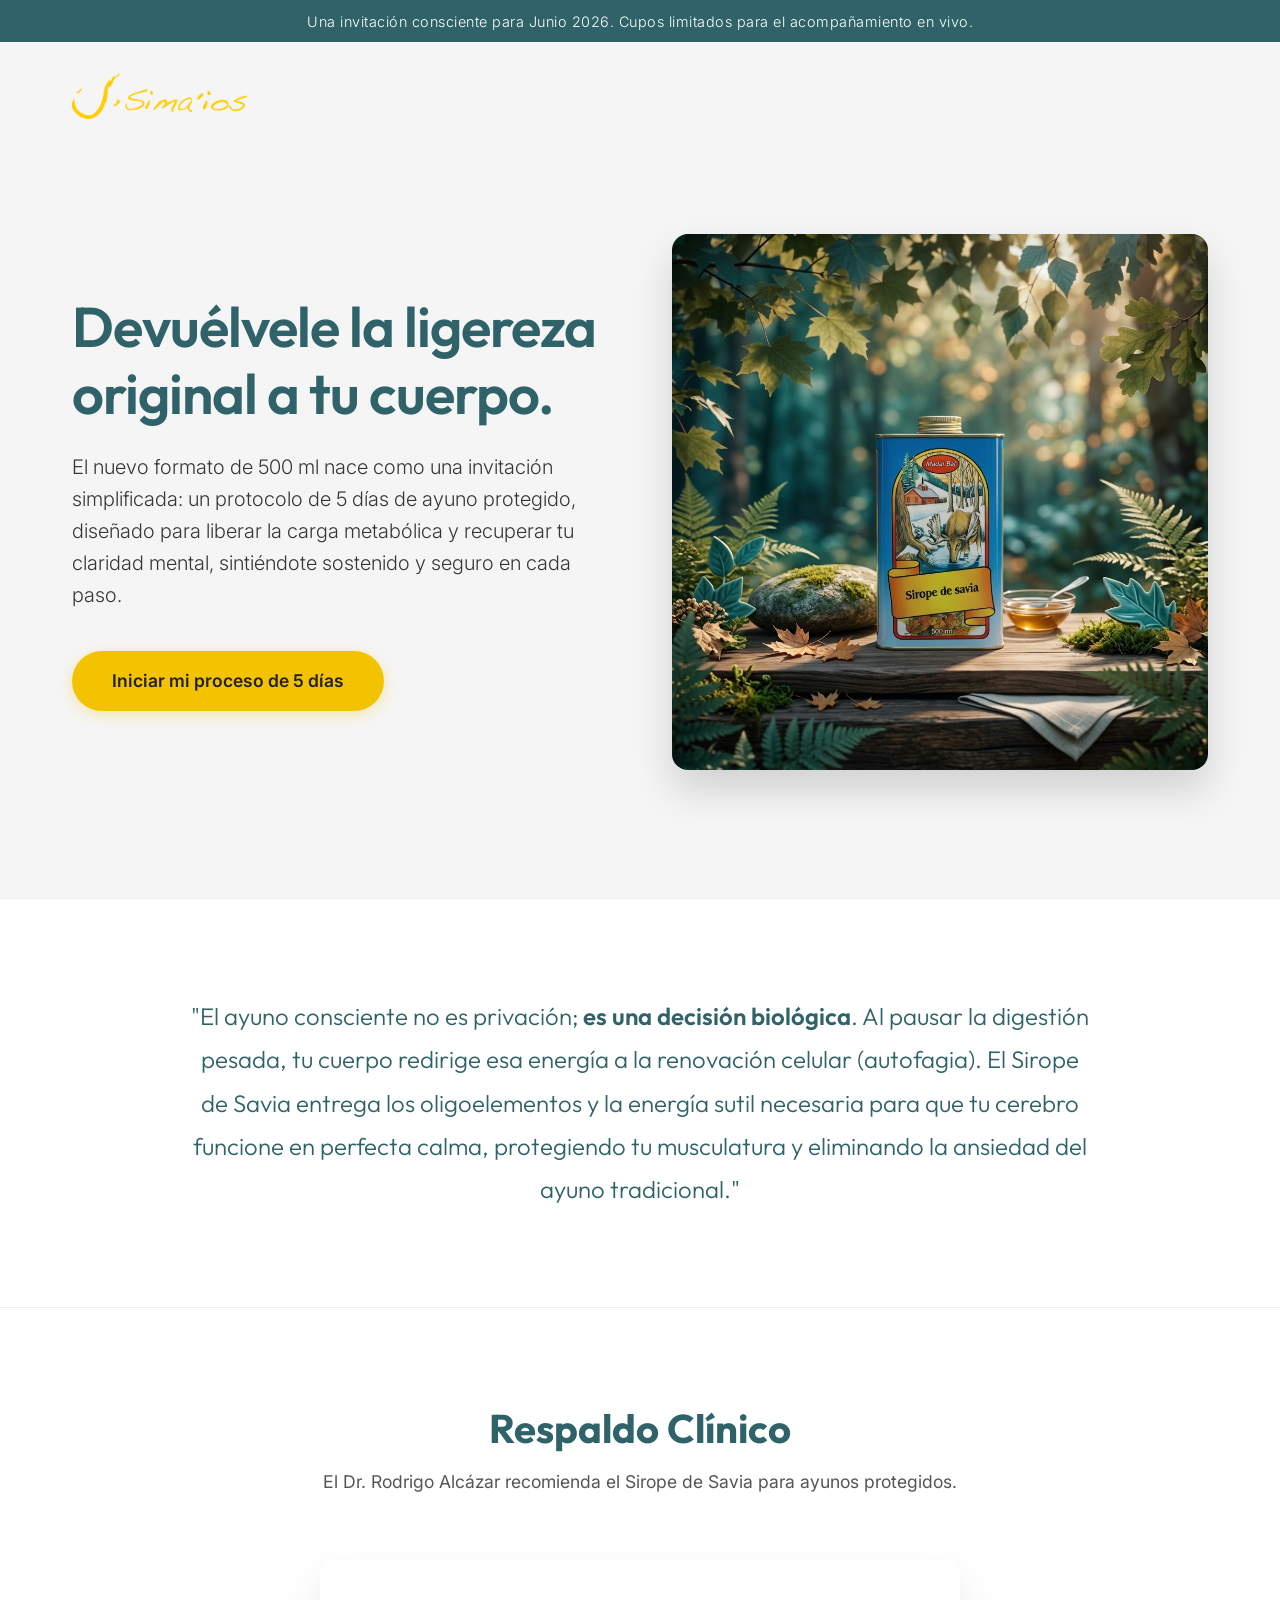
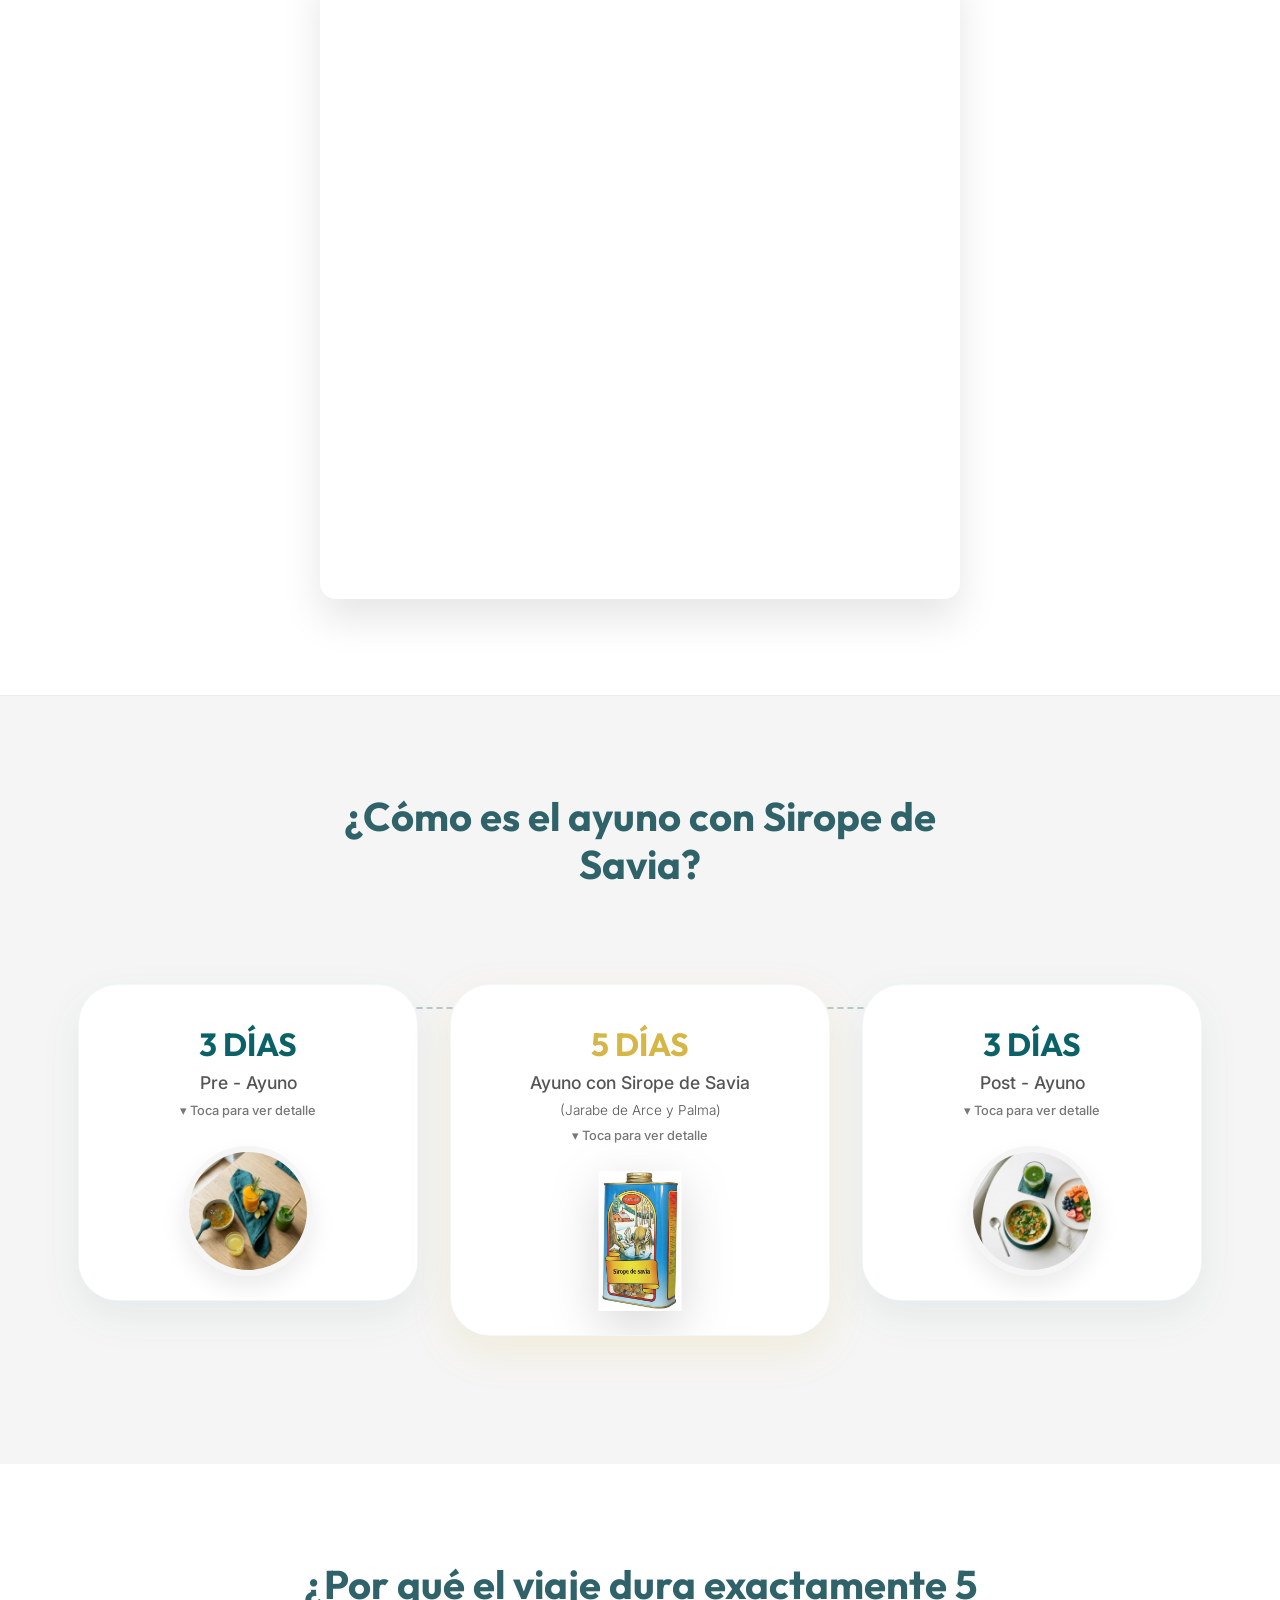
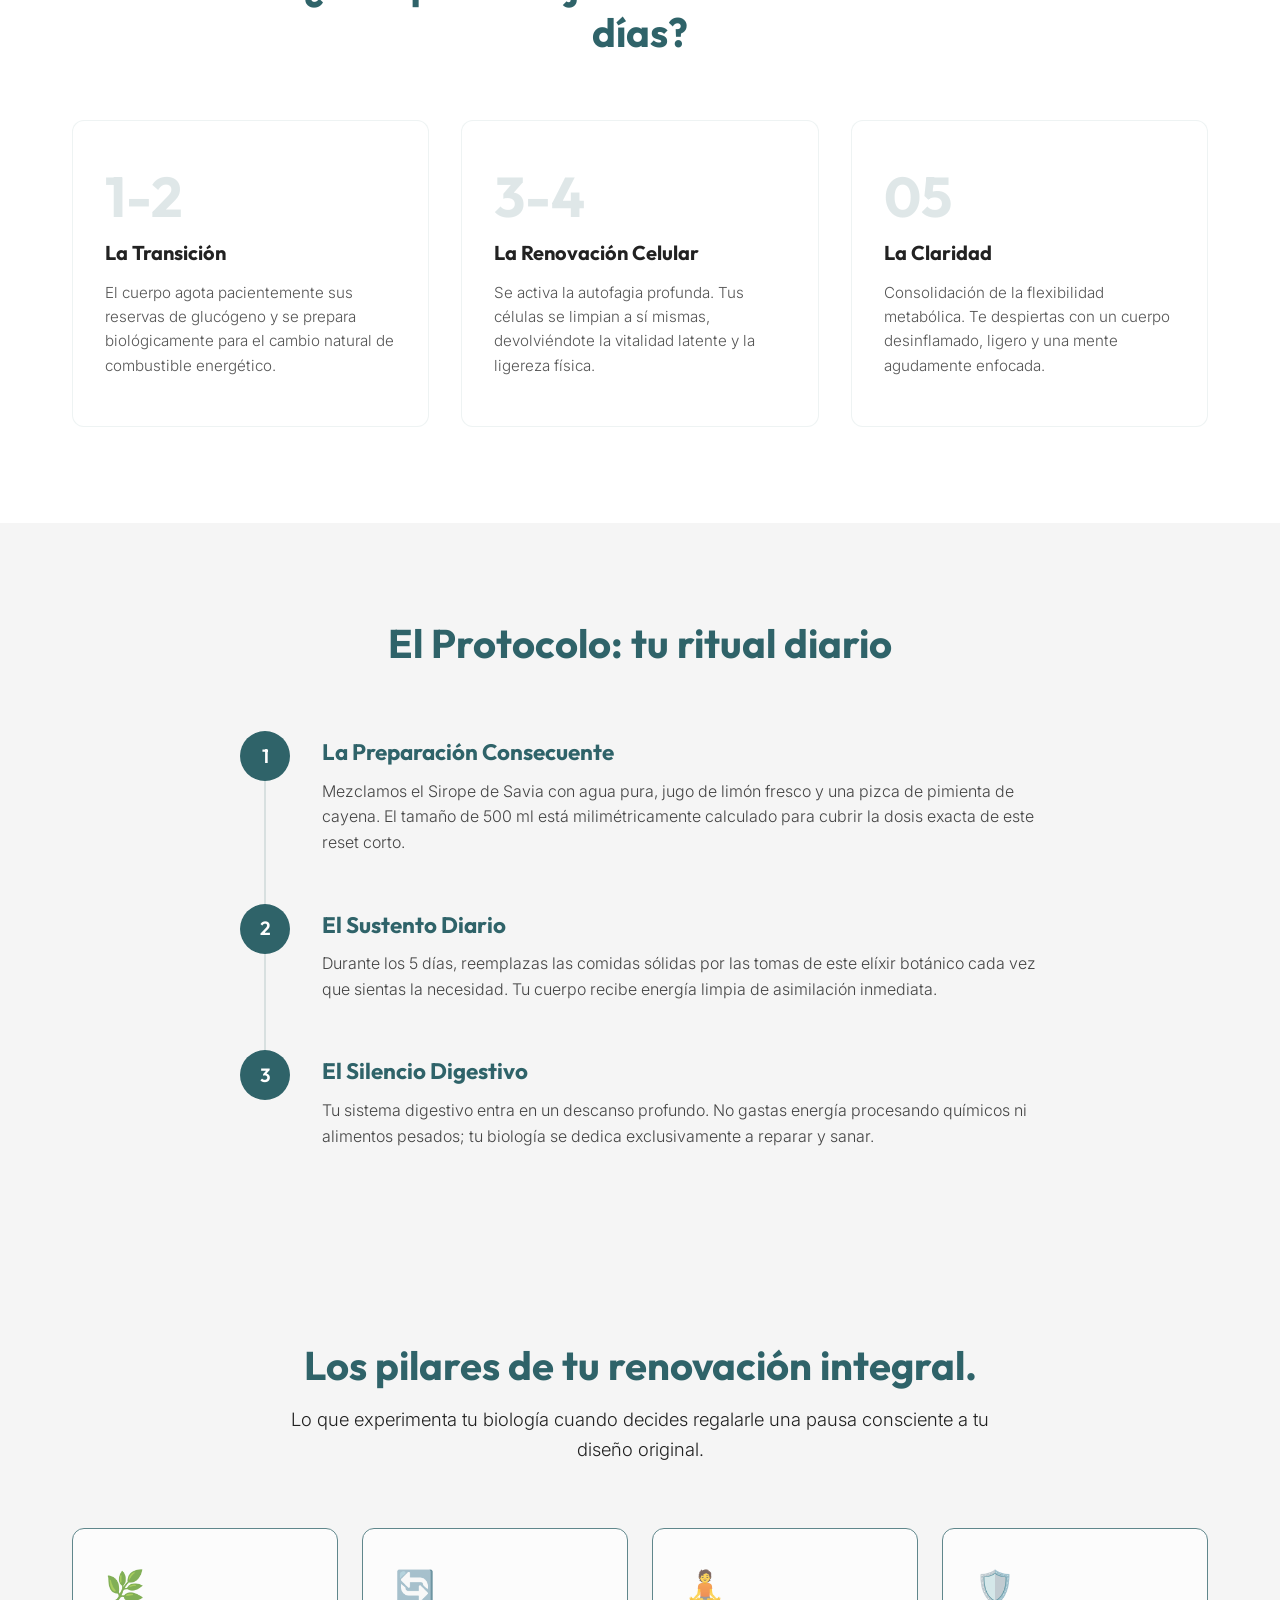
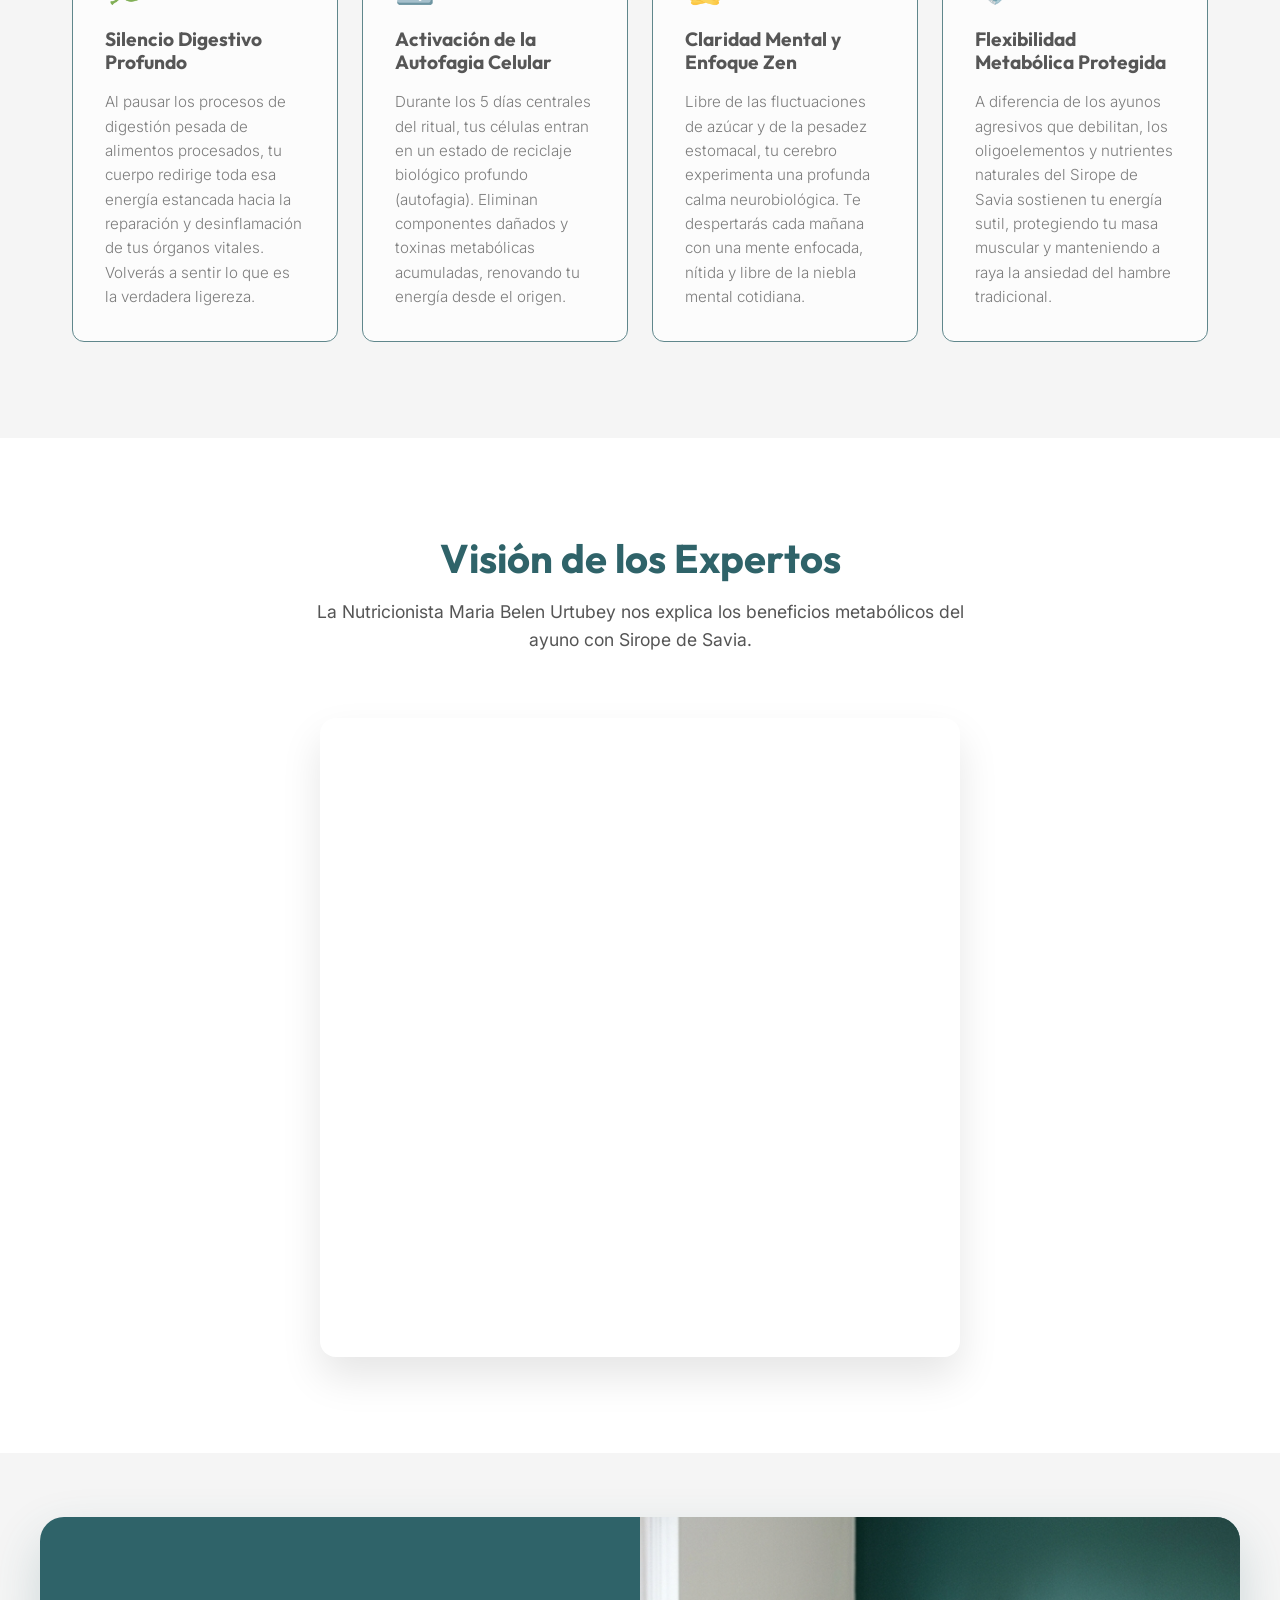
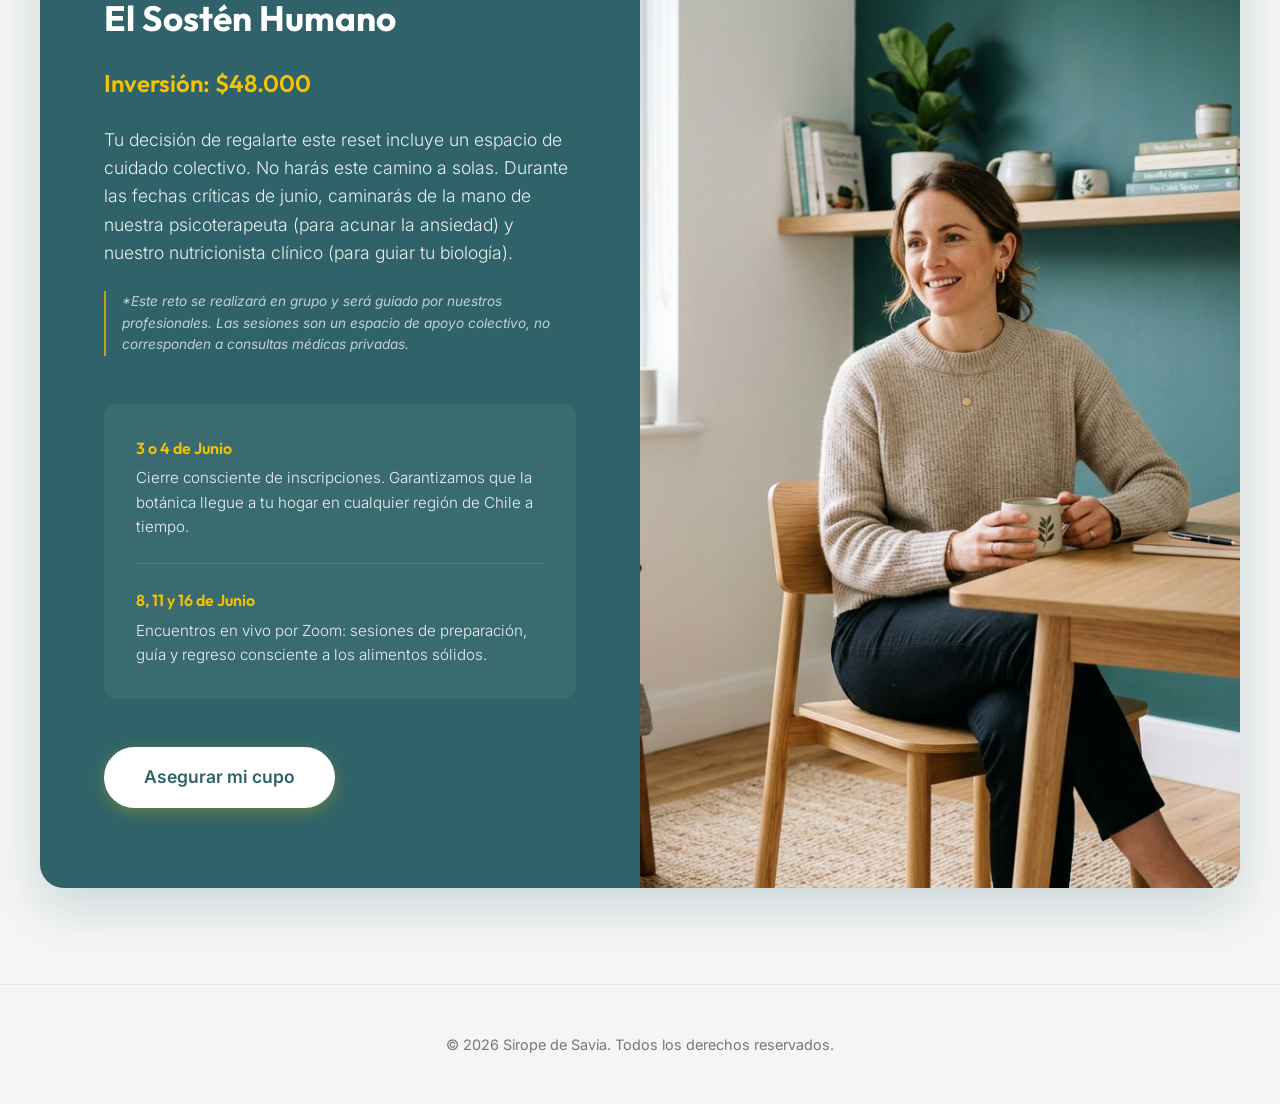
==== index.html @ 37cb7de5 "subida" ====
<!DOCTYPE html>
<html lang="es">

<head>
    <meta charset="UTF-8">
    <meta name="viewport" content="width=device-width, initial-scale=1.0">
    <title>Sirope de Savia 500 ml | El Arte de la Pausa</title>
    <meta name="description"
        content="Protocolo de 5 días de ayuno protegido con Sirope de Savia. Recupera tu claridad mental y devuelve la ligereza original a tu cuerpo con nuestro acompañamiento experto.">

    <!-- Marcador invisible para la analítica (Google Analytics / Pixel) -->
    <script>
        // [ANALYTICS_MARKER]
    </script>

    <!-- Fuentes Modernas: Outfit para Títulos (Elegancia Científica) e Inter para Cuerpo (Lectura Limpia) -->
    <link rel="preconnect" href="https://fonts.googleapis.com">
    <link rel="preconnect" href="https://fonts.gstatic.com" crossorigin>
    <link
        href="https://fonts.googleapis.com/css2?family=Inter:wght@300;400;500;600&family=Outfit:wght@300;400;600;700&display=swap"
        rel="stylesheet">

    <style>
        /* ==========================================================================
           VARIABLES Y RESET
           ========================================================================== */
        :root {
            --color-bg: #F5F5F5;
            --color-primary: #2F6369;
            --color-text: #222222;
            --color-accent: #f3c301;
            --color-white: #ffffff;
            --font-headings: 'Outfit', sans-serif;
            --font-body: 'Inter', sans-serif;
            --transition: all 0.3s ease;
        }

        * {
            margin: 0;
            padding: 0;
            box-sizing: border-box;
        }

        html {
            scroll-behavior: smooth;
        }

        body {
            font-family: var(--font-body);
            background-color: var(--color-bg);
            color: var(--color-text);
            line-height: 1.6;
            -webkit-font-smoothing: antialiased;
            -moz-osx-font-smoothing: grayscale;
        }

        img {
            max-width: 100%;
            height: auto;
            display: block;
        }

        a {
            text-decoration: none;
            color: inherit;
        }

        /* ==========================================================================
           UTILIDADES Y COMPONENTES
           ========================================================================== */
        .container {
            width: 100%;
            max-width: 1200px;
            margin: 0 auto;
            padding: 0 2rem;
        }

        .section-padding {
            padding: 6rem 0;
        }

        .text-center {
            text-align: center;
        }

        h1,
        h2,
        h3,
        h4,
        .title-font {
            font-family: var(--font-headings);
            color: var(--color-primary);
            line-height: 1.2;
        }

        .btn-primary {
            display: inline-block;
            background-color: var(--color-accent);
            color: var(--color-text);
            font-family: var(--font-body);
            font-weight: 600;
            font-size: 1.1rem;
            padding: 1rem 2.5rem;
            border-radius: 50px;
            box-shadow: 0 4px 15px rgba(243, 195, 1, 0.3);
            transition: var(--transition);
            border: none;
            cursor: pointer;
        }

        .btn-primary:hover {
            transform: translateY(-3px);
            box-shadow: 0 8px 25px rgba(243, 195, 1, 0.4);
        }

        /* Marcadores visuales de posición */
        .placeholder-box {
            background-color: rgba(47, 99, 105, 0.05);
            border: 1px dashed rgba(47, 99, 105, 0.3);
            border-radius: 12px;
            display: flex;
            align-items: center;
            justify-content: center;
            color: rgba(47, 99, 105, 0.6);
            font-size: 0.9rem;
            font-weight: 500;
            padding: 2rem;
            text-align: center;
        }

        /* ==========================================================================
           SECCIONES ESPECÍFICAS
           ========================================================================== */

        /* Cintillo Superior */
        .top-banner {
            background-color: var(--color-primary);
            color: var(--color-white);
            text-align: center;
            padding: 0.6rem 1rem;
            font-size: 0.9rem;
            font-weight: 300;
            letter-spacing: 0.5px;
        }

        /* Header / Navegación Limpia */
        .header {
            padding: 2rem 0;
            position: absolute;
            width: 100%;
            top: auto;
            z-index: 10;
        }

        .logo-placeholder {
            font-family: var(--font-headings);
            font-size: 1.5rem;
            font-weight: 700;
            color: var(--color-primary);
            letter-spacing: 1px;
        }

        /* Bloque 1: Hero Section */
        .hero {
            padding-top: 10rem;
            padding-bottom: 6rem;
            min-height: 90vh;
            display: flex;
            align-items: center;
            position: relative;
            overflow: hidden;
        }

        .hero-grid {
            display: grid;
            grid-template-columns: 1fr 1fr;
            gap: 4rem;
            align-items: center;
        }

        .hero-content h1 {
            font-size: 3.5rem;
            margin-bottom: 1.5rem;
            font-weight: 600;
            letter-spacing: -1px;
        }

        .hero-content p {
            font-size: 1.25rem;
            color: var(--color-text);
            margin-bottom: 2.5rem;
            font-weight: 300;
            opacity: 0.9;
        }

        .hero-image {
            position: relative;
            height: 600px;
        }

        /* Bloque 2: La Ciencia */
        .science-section {
            background-color: var(--color-white);
            border-top: 1px solid rgba(47, 99, 105, 0.1);
            border-bottom: 1px solid rgba(47, 99, 105, 0.1);
        }

        .science-text {
            max-width: 900px;
            margin: 0 auto;
            font-size: 1.5rem;
            line-height: 1.8;
            font-family: var(--font-headings);
            font-weight: 300;
            color: var(--color-primary);
        }

        .science-text strong {
            font-weight: 600;
        }

        /* Bloque 3: Diagrama Zen Interactivo */
        .zen-section {
            background-color: var(--color-bg);
            overflow: hidden;
        }

        .zen-diagram-container {
            display: flex;
            flex-direction: column;
            align-items: center;
            gap: 2rem;
            position: relative;
            padding: 2rem 0;
            margin-top: 2rem;
        }

        .zen-diagram-container::before {
            content: '';
            position: absolute;
            top: 0;
            bottom: 0;
            left: 50%;
            transform: translateX(-50%);
            width: 2px;
            border-left: 2px dashed rgba(47, 99, 105, 0.3);
            z-index: 0;
        }

        @media (min-width: 992px) {
            .zen-diagram-container {
                flex-direction: row;
                justify-content: center;
                align-items: flex-start;
                gap: 2rem;
            }

            .zen-diagram-container::before {
                top: 55px;
                bottom: auto;
                left: 10%;
                right: 10%;
                width: 80%;
                height: 2px;
                border-left: none;
                border-top: 2px dashed rgba(47, 99, 105, 0.3);
                transform: none;
            }
        }

        .zen-card {
            background: var(--color-white);
            border-radius: 40px;
            /* Aspecto mucho más redondeado y orgánico */
            width: 100%;
            max-width: 340px;
            position: relative;
            z-index: 1;
            box-shadow: 0 15px 40px rgba(47, 99, 105, 0.08);
            /* Sombra suave y flotante */
            transition: var(--transition);
            cursor: pointer;
            border: 1px solid rgba(47, 99, 105, 0.05);
            overflow: hidden;
            /* Mantiene la redondez */
        }

        .zen-card:hover,
        .zen-card:focus-within {
            transform: translateY(-8px);
            box-shadow: 0 25px 50px rgba(47, 99, 105, 0.15);
            border-color: rgba(47, 99, 105, 0.1);
        }

        .zen-card.ayuno {
            max-width: 380px;
            box-shadow: 0 15px 40px rgba(213, 182, 70, 0.15);
        }

        .zen-card.ayuno:hover,
        .zen-card.ayuno:focus-within {
            box-shadow: 0 25px 50px rgba(213, 182, 70, 0.25);
        }

        .zen-card-header {
            padding: 2.5rem 1.5rem 1.5rem;
            /* Más aire en la parte superior */
            text-align: center;
            position: relative;
            z-index: 2;
            background: transparent;
            /* Elimina los bloques cuadrados de color */
        }

        .zen-card.pre-ayuno .zen-card-header h3,
        .zen-card.post-ayuno .zen-card-header h3 {
            color: #0A6167;
        }

        .zen-card.ayuno .zen-card-header h3 {
            color: #D5B646;
        }

        .zen-card-header h3 {
            font-size: 2rem;
            margin-bottom: 0.3rem;
            font-weight: 700;
        }

        .zen-card-header p {
            color: #555;
            /* Texto oscuro para contrastar con fondo blanco */
            font-size: 1.1rem;
            font-weight: 500;
            margin: 0;
        }

        .zen-card-body {
            max-height: 0;
            opacity: 0;
            padding: 0 2rem;
            text-align: center;
            transition: all 0.5s cubic-bezier(0.4, 0, 0.2, 1);
            background: var(--color-white);
        }

        .zen-card:hover .zen-card-body,
        .zen-card:focus-within .zen-card-body {
            max-height: 300px;
            opacity: 1;
            padding: 0 2rem 2.5rem;
        }

        .zen-card-body p {
            font-size: 0.95rem;
            color: #666;
            margin: 0;
            line-height: 1.6;
        }

        .pilar-card:hover {
            opacity: 1 !important;
            box-shadow: 0 10px 25px rgba(47, 99, 105, 0.1) !important;
            transform: translateY(-5px);
        }

        .zen-card-image {
            background: var(--color-white);
            padding: 0 1.5rem 1.5rem;
            /* Menos padding superior porque el header lo tiene */
            text-align: center;
        }

        .icon-img-zen {
            width: 130px;
            height: 130px;
            object-fit: cover;
            border-radius: 50%;
            margin: 0 auto;
            border: 6px solid #F5F5F5;
            /* Efecto de enmarcado limpio */
            box-shadow: 0 12px 25px rgba(0, 0, 0, 0.08);
            transition: transform 0.4s cubic-bezier(0.4, 0, 0.2, 1);
        }

        .zen-card:hover .icon-img-zen,
        .zen-card:focus-within .icon-img-zen {
            transform: scale(1.08) translateY(-5px);
        }

        .bottle-img-zen {
            max-width: 140px;
            height: auto;
            margin: 0 auto;
            filter: drop-shadow(0 15px 25px rgba(0, 0, 0, 0.15));
            transition: transform 0.4s ease;
        }

        .zen-card.ayuno:hover .bottle-img-zen,
        .zen-card.ayuno:focus-within .bottle-img-zen {
            transform: scale(1.08) translateY(-5px);
        }

        /* Bloque 4: ¿Por qué 5 días? (Tarjetas) */
        .days-section {
            background-color: var(--color-white);
        }

        .section-header {
            max-width: 700px;
            margin: 0 auto 4rem;
        }

        .section-header h2 {
            font-size: 2.5rem;
            margin-bottom: 1rem;
        }

        .cards-grid {
            display: grid;
            grid-template-columns: repeat(3, 1fr);
            gap: 2rem;
        }

        .day-card {
            background: var(--color-white);
            border: 1px solid rgba(47, 99, 105, 0.08);
            border-radius: 12px;
            padding: 3rem 2rem;
            transition: var(--transition);
        }

        .day-card:hover {
            transform: translateY(-5px);
            box-shadow: 0 15px 35px rgba(0, 0, 0, 0.04);
            border-color: rgba(47, 99, 105, 0.2);
        }

        .card-number {
            font-family: var(--font-headings);
            font-size: 3.5rem;
            font-weight: 700;
            color: var(--color-primary);
            opacity: 0.15;
            line-height: 1;
            margin-bottom: 1rem;
        }

        .day-card h3 {
            font-size: 1.25rem;
            margin-bottom: 1rem;
            color: var(--color-text);
        }

        .day-card p {
            font-weight: 300;
            font-size: 0.95rem;
            color: #555;
        }

        /* Bloque 5: El Protocolo (Ritual Diario) */
        .protocol-section {
            background-color: var(--color-bg);
        }

        .protocol-wrapper {
            max-width: 800px;
            margin: 0 auto;
        }

        .step-item {
            display: flex;
            gap: 2rem;
            margin-bottom: 3rem;
            position: relative;
        }

        .step-item:last-child {
            margin-bottom: 0;
        }

        .step-number {
            flex-shrink: 0;
            width: 50px;
            height: 50px;
            background-color: var(--color-primary);
            color: var(--color-white);
            border-radius: 50%;
            display: flex;
            align-items: center;
            justify-content: center;
            font-family: var(--font-headings);
            font-size: 1.2rem;
            font-weight: 600;
            position: relative;
            z-index: 2;
        }

        .step-item:not(:last-child)::after {
            content: '';
            position: absolute;
            top: 50px;
            left: 24px;
            width: 2px;
            height: calc(100% + 1rem);
            background-color: rgba(47, 99, 105, 0.15);
            z-index: 1;
        }

        .step-content {
            padding-top: 0.5rem;
        }

        .step-content h3 {
            font-size: 1.4rem;
            margin-bottom: 0.8rem;
        }

        .step-content p {
            color: #444;
            font-weight: 300;
        }

        /* Bloque 6: Sostén Humano / Oferta */
        .support-section {
            background-color: var(--color-primary);
            color: var(--color-white);
            border-radius: 24px;
            margin: 4rem auto 6rem;
            max-width: 1200px;
            overflow: hidden;
            box-shadow: 0 20px 50px rgba(47, 99, 105, 0.2);
        }

        .support-grid {
            display: grid;
            grid-template-columns: 1fr 1fr;
        }

        .support-content {
            padding: 5rem 4rem;
        }

        .support-content h2 {
            color: var(--color-white);
            font-size: 2.2rem;
            margin-bottom: 1.5rem;
        }

        .price-tag {
            font-family: var(--font-headings);
            font-size: 1.5rem;
            color: var(--color-accent);
            font-weight: 600;
            margin-bottom: 1.5rem;
            display: block;
        }

        .support-text {
            font-weight: 300;
            font-size: 1.1rem;
            margin-bottom: 1.5rem;
            opacity: 0.9;
        }

        .disclaimer {
            font-size: 0.85rem;
            opacity: 0.7;
            margin-bottom: 3rem;
            font-style: italic;
            border-left: 2px solid var(--color-accent);
            padding-left: 1rem;
        }

        .timeline {
            background: rgba(255, 255, 255, 0.05);
            padding: 2rem;
            border-radius: 12px;
        }

        .timeline-item {
            margin-bottom: 1.5rem;
            padding-bottom: 1.5rem;
            border-bottom: 1px solid rgba(255, 255, 255, 0.1);
        }

        .timeline-item:last-child {
            margin-bottom: 0;
            padding-bottom: 0;
            border-bottom: none;
        }

        .timeline-date {
            font-family: var(--font-headings);
            color: var(--color-accent);
            font-weight: 600;
            margin-bottom: 0.3rem;
        }

        .timeline-desc {
            font-size: 0.95rem;
            font-weight: 300;
            opacity: 0.9;
        }

        .support-image {
            background-color: #244e53;
            display: flex;
            align-items: center;
            justify-content: center;
            padding: 2rem;
        }

        /* Footer Simple */
        footer {
            text-align: center;
            padding: 3rem 0;
            font-size: 0.9rem;
            color: #777;
            border-top: 1px solid rgba(0, 0, 0, 0.05);
        }

        /* ==========================================================================
           RESPONSIVE (MOBILE FIRST APPROACH - OVERRIDES FOR DESKTOP)
           ========================================================================== */
        @media (max-width: 991px) {
            .hero {
                padding-top: 8rem;
                min-height: auto;
            }

            .hero-grid {
                grid-template-columns: 1fr;
                gap: 3rem;
                text-align: center;
            }

            .hero-content h1 {
                font-size: 2.8rem;
            }

            .hero-image {
                height: 400px;
                order: -1;
            }

            .science-text {
                font-size: 1.25rem;
                text-align: center;
            }



            .cards-grid {
                grid-template-columns: 1fr;
            }

            .support-grid {
                grid-template-columns: 1fr;
            }

            .support-content {
                padding: 3rem 2rem;
            }

            .support-section {
                margin: 2rem 1rem 4rem;
                border-radius: 16px;
            }
        }
    </style>
</head>

<body>

    <!-- Cintillo sutil superior -->
    <div class="top-banner">
        Una invitación consciente para Junio 2026. Cupos limitados para el acompañamiento en vivo.
    </div>

    <!-- Header Limpio -->
    <header class="header">
        <div class="container">
            <!-- Marcador Logo -->
            <div class="logo-placeholder">
                <img src="assets/Logo-Simaios.png" alt="Logo Simaios"
                    style="height: 45px; width: auto; display: block;">
            </div>
        </div>
    </header>

    <!-- Bloque 1: El Arte de la Pausa (Hero Section) -->
    <section class="hero">
        <div class="container">
            <div class="hero-grid">
                <div class="hero-content">
                    <h1>Devuélvele la ligereza original a tu cuerpo.</h1>
                    <p>El nuevo formato de 500 ml nace como una invitación simplificada: un protocolo de 5 días de ayuno
                        protegido, diseñado para liberar la carga metabólica y recuperar tu claridad mental, sintiéndote
                        sostenido y seguro en cada paso.</p>
                    <a href="https://tienda.siropedesavia.cl" class="btn-primary">Iniciar mi proceso de 5 días</a>
                </div>
                <div class="hero-image" style="display: flex; align-items: center; justify-content: center;">
                    <img src="assets/hero_natural.png" alt="Sirope de Savia Entorno Natural"
                        style="max-width: 100%; max-height: 100%; object-fit: cover; border-radius: 16px; box-shadow: 0 20px 40px rgba(0,0,0,0.15);">
                </div>
            </div>
        </div>
    </section>

    <!-- Bloque 2: La Ciencia del Ayuno Protegido -->
    <section class="science-section section-padding text-center">
        <div class="container">
            <p class="science-text">
                "El ayuno consciente no es privación; <strong>es una decisión biológica</strong>. Al pausar la digestión
                pesada, tu cuerpo redirige esa energía a la renovación celular (autofagia). El Sirope de Savia entrega
                los oligoelementos y la energía sutil necesaria para que tu cerebro funcione en perfecta calma,
                protegiendo tu musculatura y eliminando la ansiedad del ayuno tradicional."
            </p>
        </div>
    </section>

    <!-- Recomendación Médica (Video) -->
    <section class="video-section section-padding"
        style="background-color: var(--color-white); border-bottom: 1px solid rgba(47, 99, 105, 0.1);">
        <div class="container text-center">
            <div class="section-header">
                <h2>Respaldo Clínico</h2>
                <p style="font-size: 1.1rem; color: #555; margin-top: 0.5rem;">El Dr. Rodrigo Alcázar recomienda el
                    Sirope de Savia para ayunos protegidos.</p>
            </div>
            <div
                style="max-width: 640px; margin: 0 auto; border-radius: 16px; overflow: hidden; box-shadow: 0 20px 40px rgba(0,0,0,0.1); position: relative; padding-bottom: 56.25%; height: 0;">
                <iframe src="https://www.youtube.com/embed/Y6CQsvpaoJA" title="Recomendación Dr. Rodrigo Alcázar"
                    style="position: absolute; top: 0; left: 0; width: 100%; height: 100%; border: none;"
                    allow="accelerometer; autoplay; clipboard-write; encrypted-media; gyroscope; picture-in-picture"
                    allowfullscreen></iframe>
            </div>
        </div>
    </section>

    <!-- Bloque 3: Diagrama Zen Interactivo -->
    <section class="zen-section section-padding">
        <div class="container">
            <div class="section-header text-center">
                <h2>¿Cómo es el ayuno con Sirope de Savia?</h2>
            </div>

            <div class="zen-diagram-container">
                <!-- Pre-Ayuno -->
                <div class="zen-card pre-ayuno" tabindex="0">
                    <div class="zen-card-header">
                        <h3>3 DÍAS</h3>
                        <p>Pre - Ayuno</p>
                        <p style="font-size: 0.8rem; opacity: 0.8; margin-top: 0.3rem;">▾ Toca para ver detalle</p>
                    </div>
                    <div class="zen-card-image">
                        <img src="assets/pre_ayuno.png" alt="Jugos Pre-Ayuno" class="icon-img-zen" loading="lazy">
                    </div>
                    <div class="zen-card-body">
                        <p>Se consumen frutas y verduras en jugos y sopas. Haciendo una transición de sólidos a líquidos
                            en estos 3 días.</p>
                    </div>
                </div>

                <!-- Ayuno -->
                <div class="zen-card ayuno" tabindex="0">
                    <div class="zen-card-header">
                        <h3>5 DÍAS</h3>
                        <p>Ayuno con Sirope de Savia</p>
                        <p style="font-size: 0.85rem; font-weight: 300; margin-top: 0.2rem;">(Jarabe de Arce y Palma)
                        </p>
                        <p style="font-size: 0.8rem; opacity: 0.8; margin-top: 0.3rem;">▾ Toca para ver detalle</p>
                    </div>
                    <div class="zen-card-image">

                        <source srcset="assets/sirope1-500.webp" type="image/webp">
                        <img src="/assets/sirope2-500-sf.png" alt="Sirope de Savia 500ml Premium" class="bottle-img-zen"
                            loading="lazy">

                    </div>
                    <div class="zen-card-body">
                        <p>Se consume la mezcla de Sirope de Savia, junto a las infusiones y homeopatía recomendada.</p>
                    </div>
                </div>

                <!-- Post-Ayuno -->
                <div class="zen-card post-ayuno" tabindex="0">
                    <div class="zen-card-header">
                        <h3>3 DÍAS</h3>
                        <p>Post - Ayuno</p>
                        <p style="font-size: 0.8rem; opacity: 0.8; margin-top: 0.3rem;">▾ Toca para ver detalle</p>
                    </div>
                    <div class="zen-card-image">
                        <img src="assets/post_ayuno.png" alt="Transición Post-Ayuno" class="icon-img-zen"
                            loading="lazy">
                    </div>
                    <div class="zen-card-body">
                        <p>Se consumen frutas y verduras en jugos y sopas. Haciendo una transición de líquidos a sólidos
                            en estos 3 días.</p>
                    </div>
                </div>
            </div>
        </div>
    </section>

    <!-- Bloque 4: ¿Por qué el viaje dura exactamente 5 días? -->
    <section class="days-section section-padding">
        <div class="container">
            <div class="section-header text-center">
                <h2>¿Por qué el viaje dura exactamente 5 días?</h2>
            </div>

            <div class="cards-grid">
                <div class="day-card">
                    <div class="card-number">1-2</div>
                    <h3>La Transición</h3>
                    <p>El cuerpo agota pacientemente sus reservas de glucógeno y se prepara biológicamente para el
                        cambio natural de combustible energético.</p>
                </div>

                <div class="day-card">
                    <div class="card-number">3-4</div>
                    <h3>La Renovación Celular</h3>
                    <p>Se activa la autofagia profunda. Tus células se limpian a sí mismas, devolviéndote la vitalidad
                        latente y la ligereza física.</p>
                </div>

                <div class="day-card">
                    <div class="card-number">05</div>
                    <h3>La Claridad</h3>
                    <p>Consolidación de la flexibilidad metabólica. Te despiertas con un cuerpo desinflamado, ligero y
                        una mente agudamente enfocada.</p>
                </div>
            </div>
        </div>
    </section>

    <!-- Bloque 5: El Protocolo: Cómo funciona tu ritual diario -->
    <section class="protocol-section section-padding">
        <div class="container">
            <div class="section-header text-center">
                <h2>El Protocolo: tu ritual diario</h2>
            </div>

            <div class="protocol-wrapper">
                <div class="step-item">
                    <div class="step-number">1</div>
                    <div class="step-content">
                        <h3>La Preparación Consecuente</h3>
                        <p>Mezclamos el Sirope de Savia con agua pura, jugo de limón fresco y una pizca de
                            pimienta de cayena. El tamaño de 500 ml está milimétricamente calculado para cubrir la dosis
                            exacta de este reset corto.</p>
                    </div>
                </div>

                <div class="step-item">
                    <div class="step-number">2</div>
                    <div class="step-content">
                        <h3>El Sustento Diario</h3>
                        <p>Durante los 5 días, reemplazas las comidas sólidas por las tomas de este elíxir botánico cada
                            vez que sientas la necesidad. Tu cuerpo recibe energía limpia de asimilación inmediata.</p>
                    </div>
                </div>

                <div class="step-item">
                    <div class="step-number">3</div>
                    <div class="step-content">
                        <h3>El Silencio Digestivo</h3>
                        <p>Tu sistema digestivo entra en un descanso profundo. No gastas energía procesando químicos ni
                            alimentos pesados; tu biología se dedica exclusivamente a reparar y sanar.</p>
                    </div>
                </div>

    </section>

    <!-- Pilares de Renovación Integral -->
    <section class="pilares-section section-padding" style="background-color: #F5F5F5;">
        <div class="container">
            <div class="section-header text-center">
                <h2>Los pilares de tu renovación integral.</h2>
                <p style="font-size: 1.15rem; color: #222222; margin-top: 0.5rem; font-weight: 300;">Lo que experimenta
                    tu biología cuando decides regalarle una pausa consciente a tu diseño original.</p>
            </div>
            <div class="pilares-grid"
                style="display: grid; grid-template-columns: repeat(auto-fit, minmax(250px, 1fr)); gap: 1.5rem; margin-top: 3rem;">

                <div class="pilar-card"
                    style="background: var(--color-white); border: 1px solid var(--color-primary); border-radius: 12px; padding: 2rem; transition: var(--transition); opacity: 0.75;">
                    <div style="font-size: 2rem; color: #222222; margin-bottom: 1rem;">🌿</div>
                    <h3 style="color: var(--color-text); font-size: 1.2rem; margin-bottom: 1rem;">Silencio Digestivo
                        Profundo</h3>
                    <p style="font-size: 0.95rem; font-weight: 300; color: #555;">Al pausar los procesos de digestión
                        pesada de alimentos procesados, tu cuerpo redirige toda esa energía estancada hacia la
                        reparación y desinflamación de tus órganos vitales. Volverás a sentir lo que es la verdadera
                        ligereza.</p>
                </div>

                <div class="pilar-card"
                    style="background: var(--color-white); border: 1px solid var(--color-primary); border-radius: 12px; padding: 2rem; transition: var(--transition); opacity: 0.75;">
                    <div style="font-size: 2rem; color: #222222; margin-bottom: 1rem;">🔄</div>
                    <h3 style="color: var(--color-text); font-size: 1.2rem; margin-bottom: 1rem;">Activación de la
                        Autofagia Celular</h3>
                    <p style="font-size: 0.95rem; font-weight: 300; color: #555;">Durante los 5 días centrales del
                        ritual, tus células entran en un estado de reciclaje biológico profundo (autofagia). Eliminan
                        componentes dañados y toxinas metabólicas acumuladas, renovando tu energía desde el origen.</p>
                </div>

                <div class="pilar-card"
                    style="background: var(--color-white); border: 1px solid var(--color-primary); border-radius: 12px; padding: 2rem; transition: var(--transition); opacity: 0.75;">
                    <div style="font-size: 2rem; color: #222222; margin-bottom: 1rem;">🧘</div>
                    <h3 style="color: var(--color-text); font-size: 1.2rem; margin-bottom: 1rem;">Claridad Mental y
                        Enfoque Zen</h3>
                    <p style="font-size: 0.95rem; font-weight: 300; color: #555;">Libre de las fluctuaciones de azúcar y
                        de la pesadez estomacal, tu cerebro experimenta una profunda calma neurobiológica. Te
                        despertarás cada mañana con una mente enfocada, nítida y libre de la niebla mental cotidiana.
                    </p>
                </div>

                <div class="pilar-card"
                    style="background: var(--color-white); border: 1px solid var(--color-primary); border-radius: 12px; padding: 2rem; transition: var(--transition); opacity: 0.75;">
                    <div style="font-size: 2rem; color: #222222; margin-bottom: 1rem;">🛡️</div>
                    <h3 style="color: var(--color-text); font-size: 1.2rem; margin-bottom: 1rem;">Flexibilidad
                        Metabólica Protegida</h3>
                    <p style="font-size: 0.95rem; font-weight: 300; color: #555;">A diferencia de los ayunos agresivos
                        que debilitan, los oligoelementos y nutrientes naturales del Sirope de Savia sostienen tu
                        energía sutil, protegiendo tu masa muscular y manteniendo a raya la ansiedad del hambre
                        tradicional.</p>
                </div>

            </div>
        </div>
    </section>

    <!-- Recomendación Nutricional (Video) -->
    <section class="video-section section-padding" style="background-color: var(--color-white);">
        <div class="container text-center">
            <div class="section-header">
                <h2>Visión de los Expertos</h2>
                <p style="font-size: 1.1rem; color: #555; margin-top: 0.5rem;">La Nutricionista Maria Belen Urtubey nos
                    explica los beneficios metabólicos del ayuno con Sirope de Savia.</p>
            </div>
            <div
                style="max-width: 640px; margin: 0 auto; border-radius: 16px; overflow: hidden; box-shadow: 0 20px 40px rgba(0,0,0,0.1); position: relative; padding-bottom: 56.25%; height: 0;">
                <iframe src="https://www.youtube.com/embed/XsHwRMwdDJc"
                    title="Beneficios del Ayuno - Nutricionista"
                    style="position: absolute; top: 0; left: 0; width: 100%; height: 100%; border: none;"
                    allow="accelerometer; autoplay; clipboard-write; encrypted-media; gyroscope; picture-in-picture"
                    allowfullscreen></iframe>
            </div>
        </div>
    </section>

    <!-- Bloque 6: El Sostén Humano (La Oferta de $48.000) -->
    <section class="support-section">
        <div class="support-grid">
            <div class="support-content">
                <h2>El Sostén Humano</h2>
                <span class="price-tag">Inversión: $48.000</span>

                <p class="support-text">
                    Tu decisión de regalarte este reset incluye un espacio de cuidado colectivo. No harás este camino a
                    solas. Durante las fechas críticas de junio, caminarás de la mano de nuestra psicoterapeuta (para
                    acunar la ansiedad) y nuestro nutricionista clínico (para guiar tu biología).
                </p>

                <p class="disclaimer">
                    *Este reto se realizará en grupo y será guiado por nuestros profesionales. Las sesiones son un
                    espacio de apoyo colectivo, no corresponden a consultas médicas privadas.
                </p>

                <div class="timeline">
                    <div class="timeline-item">
                        <div class="timeline-date">3 o 4 de Junio</div>
                        <div class="timeline-desc">Cierre consciente de inscripciones. Garantizamos que la botánica
                            llegue a tu hogar en cualquier región de Chile a tiempo.</div>
                    </div>
                    <div class="timeline-item">
                        <div class="timeline-date">8, 11 y 16 de Junio</div>
                        <div class="timeline-desc">Encuentros en vivo por Zoom: sesiones de preparación, guía y regreso
                            consciente a los alimentos sólidos.</div>
                    </div>
                </div>

                <div style="margin-top: 3rem;">
                    <a href="https://tienda.siropedesavia.cl" class="btn-primary"
                        style="background-color: var(--color-white); color: var(--color-primary);">Asegurar mi cupo</a>
                </div>
            </div>

            <div class="support-image"
                style="background-image: url('assets/soporte.png'); background-size: cover; background-position: center; border:none; border-radius:0; min-height: 400px;">
            </div>
        </div>
    </section>

    <footer>
        <div class="container">
            <p>&copy; 2026 Sirope de Savia. Todos los derechos reservados.</p>
        </div>
    </footer>

</body>

</html>
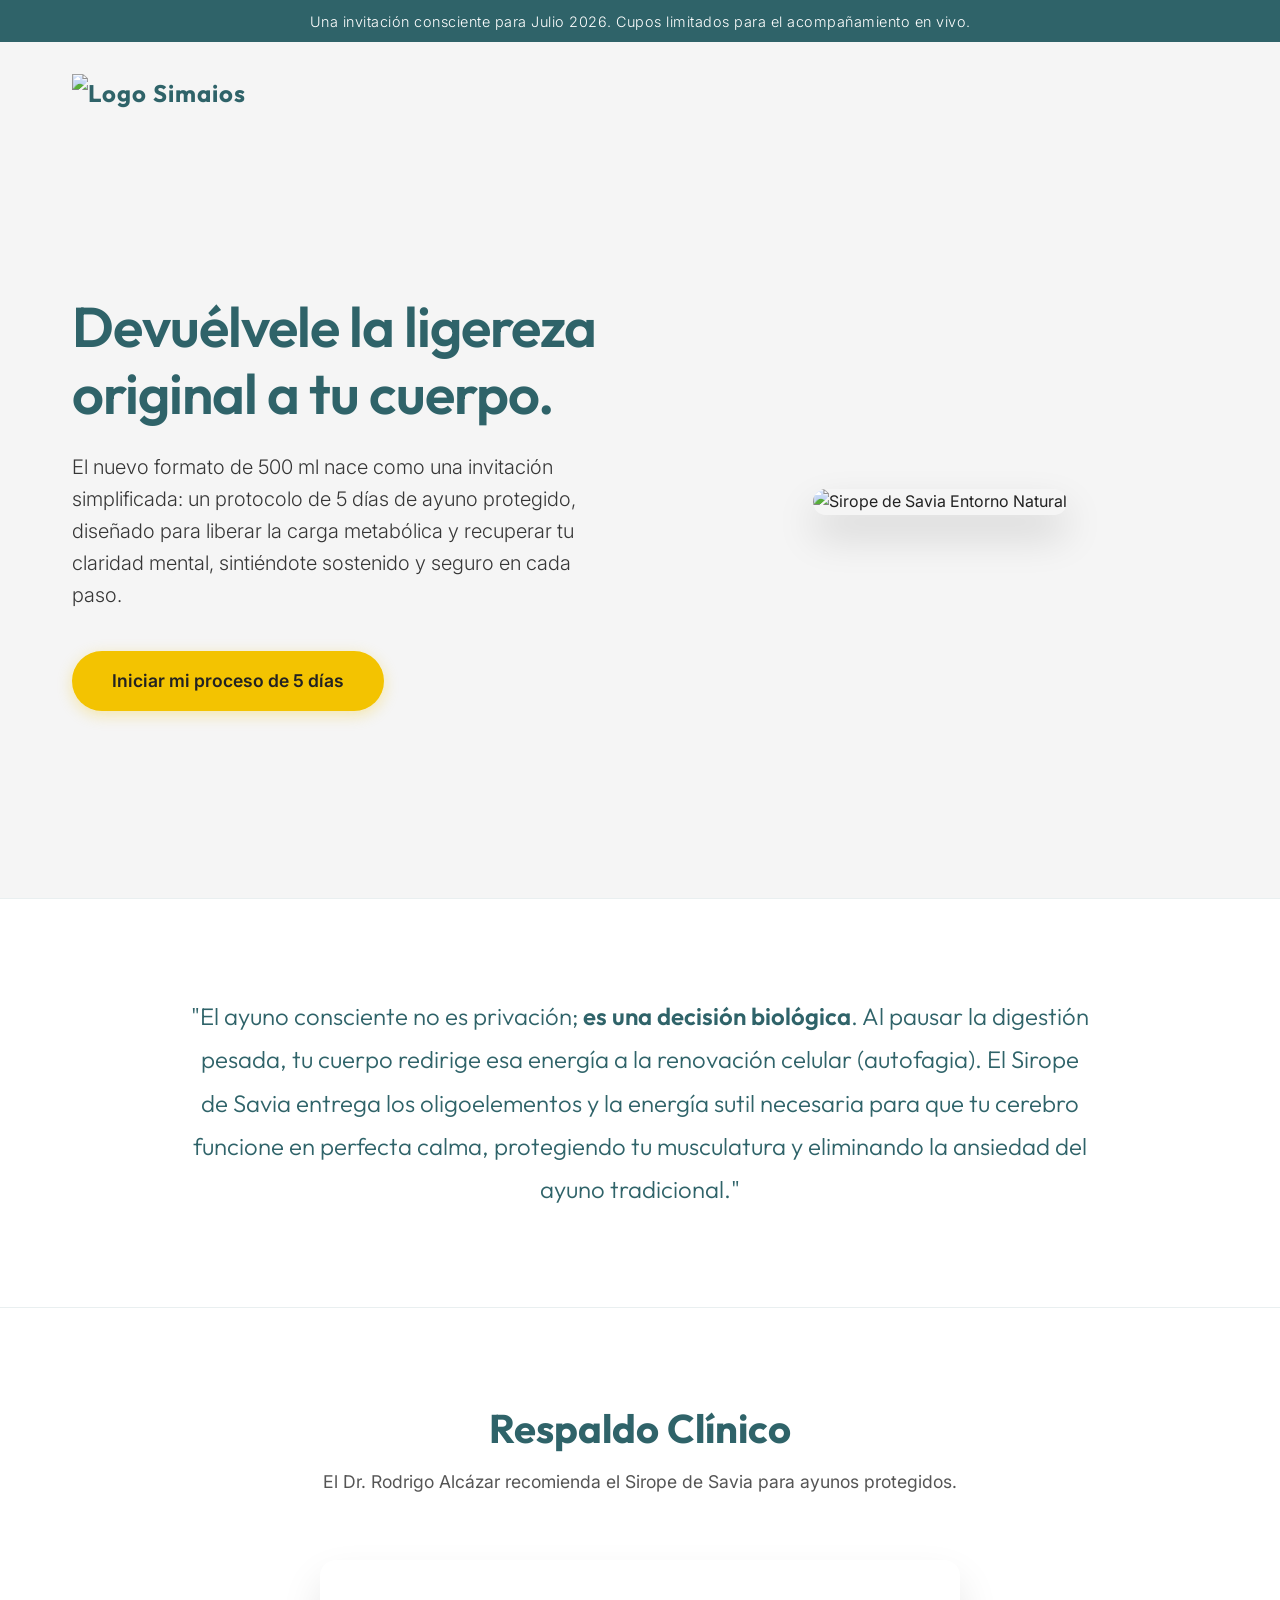
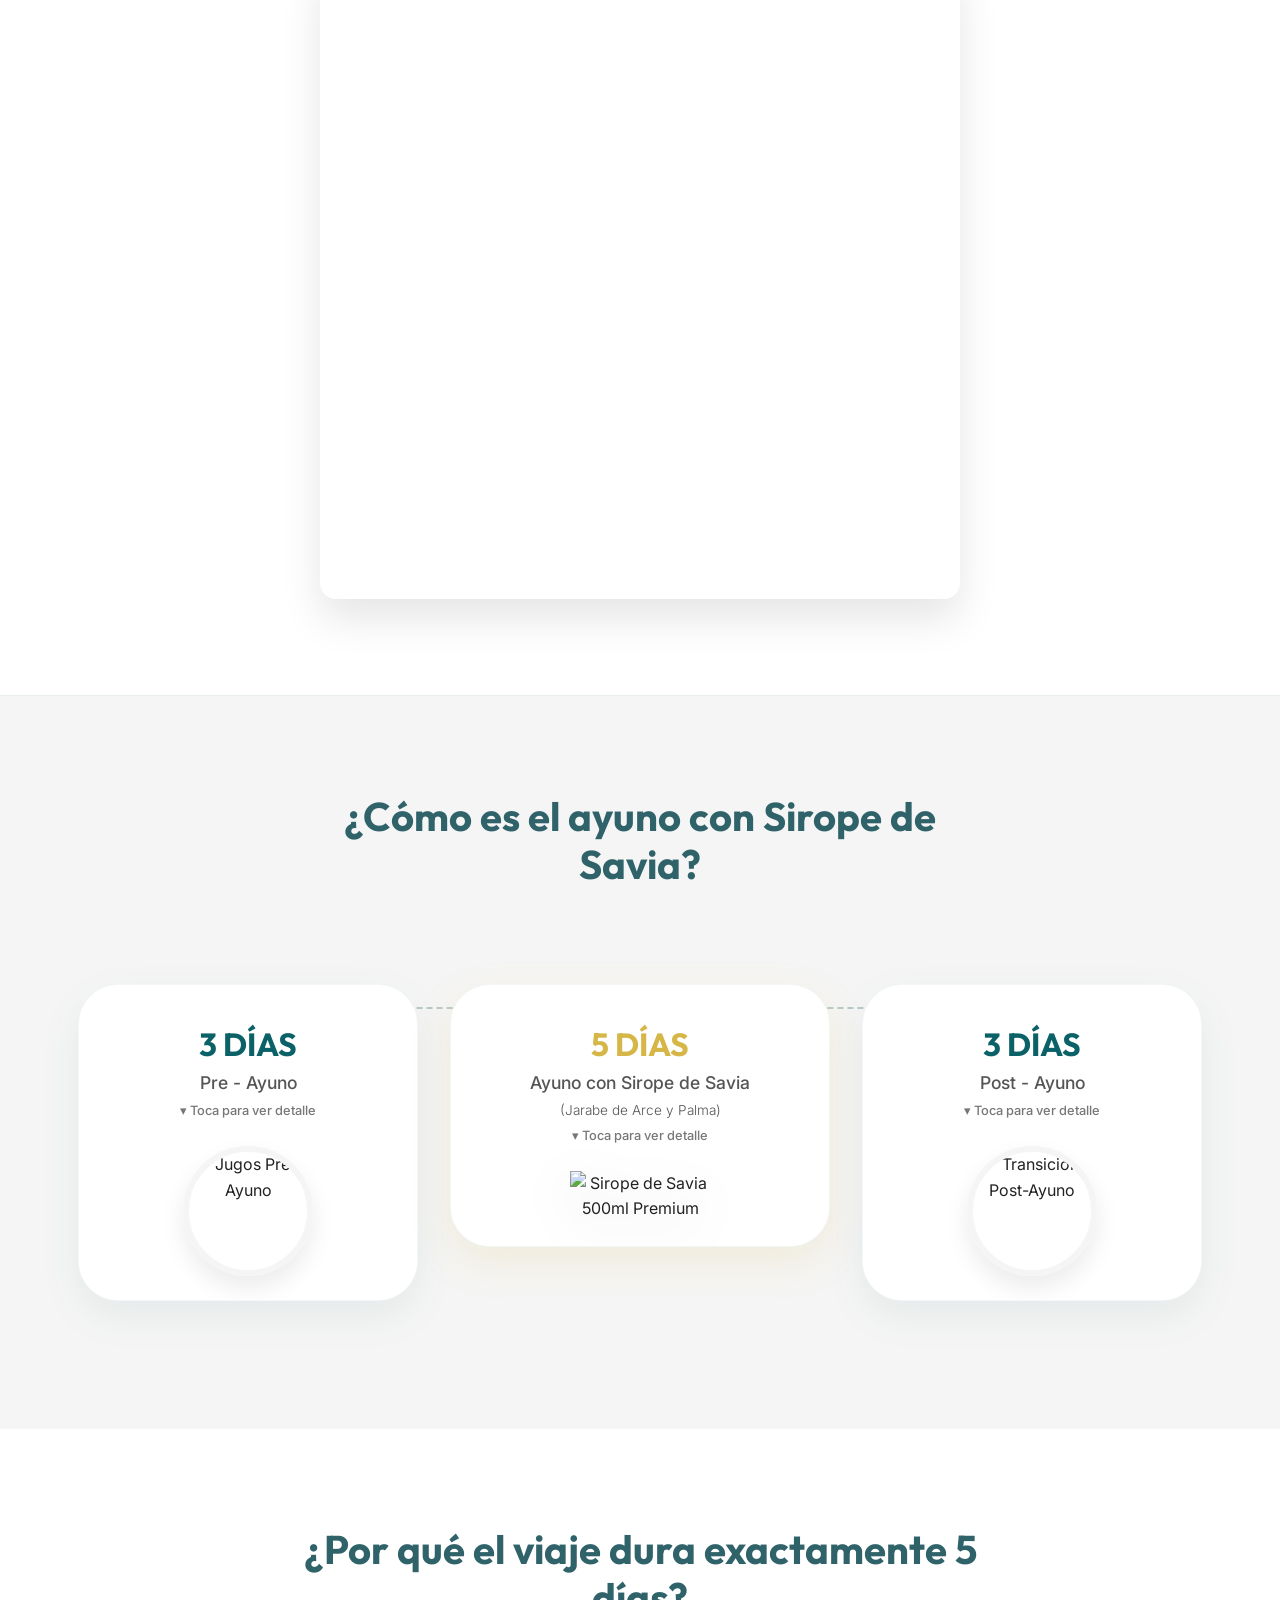
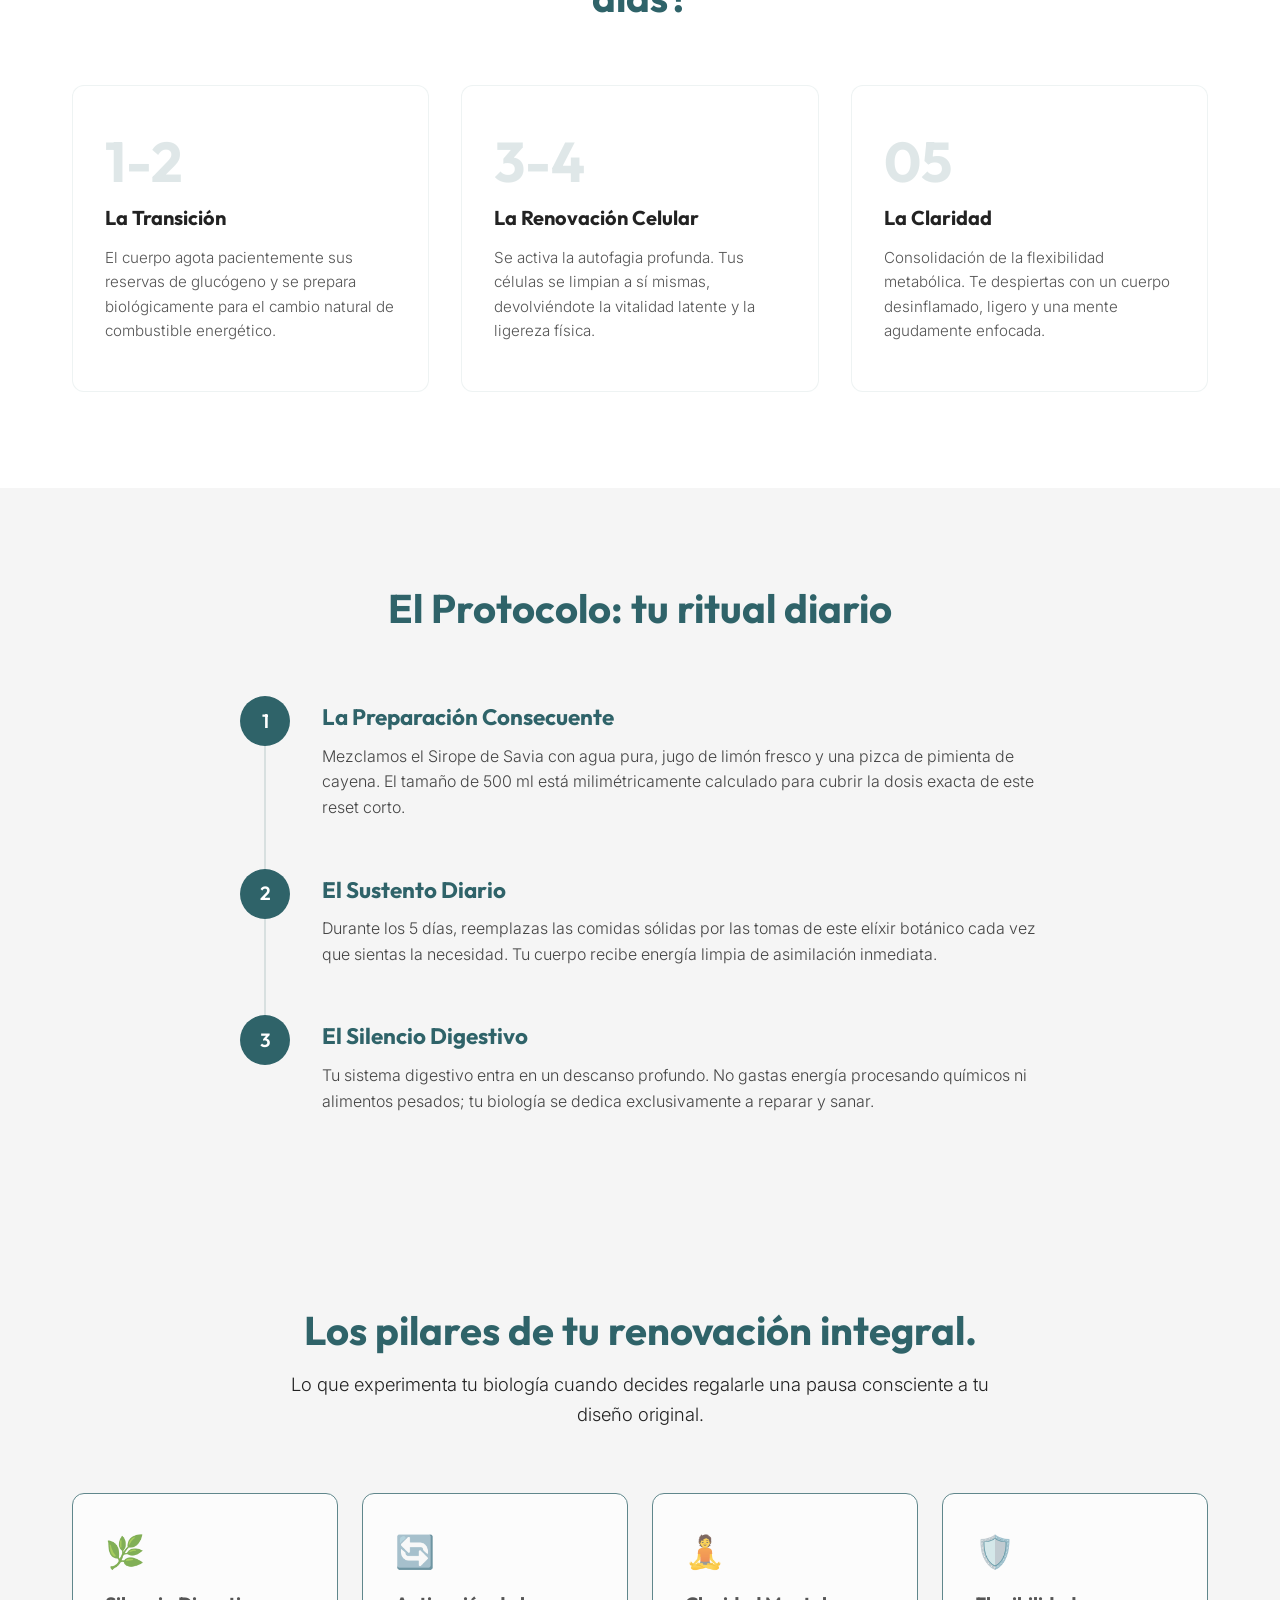
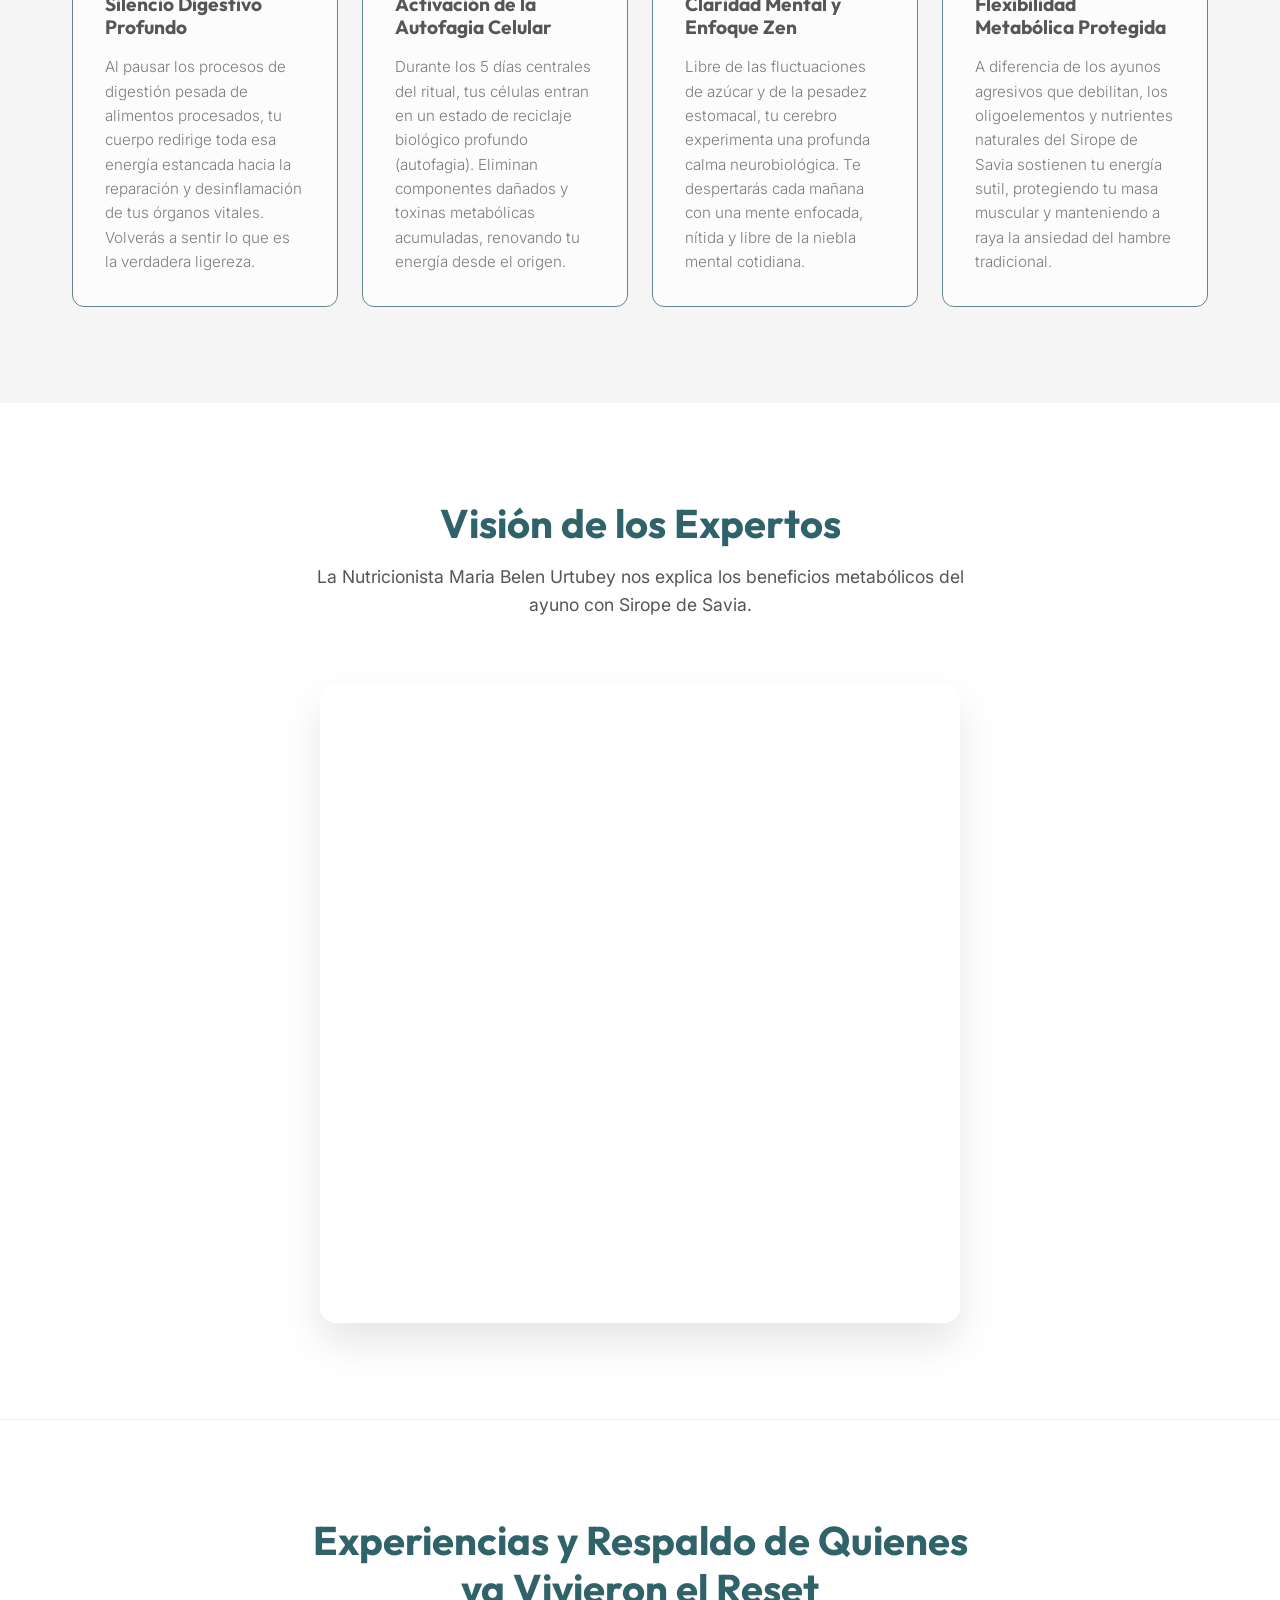
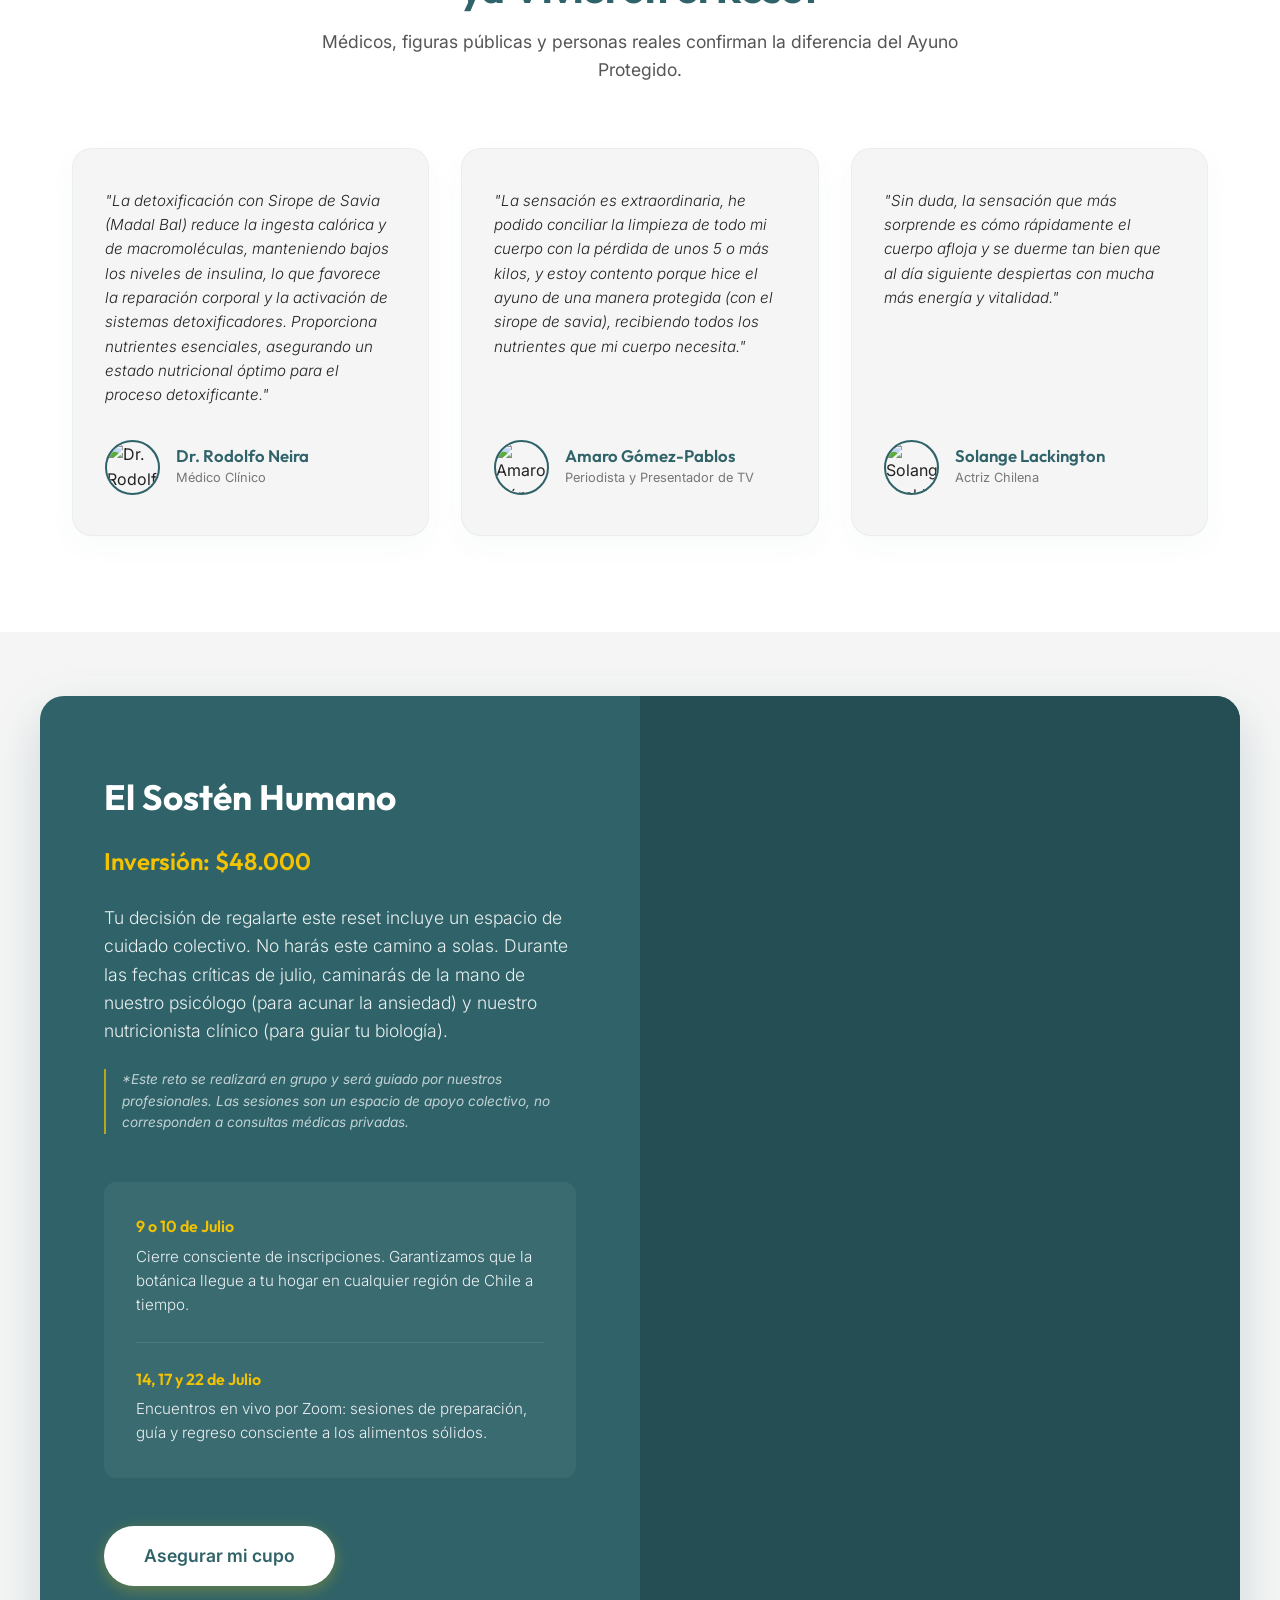
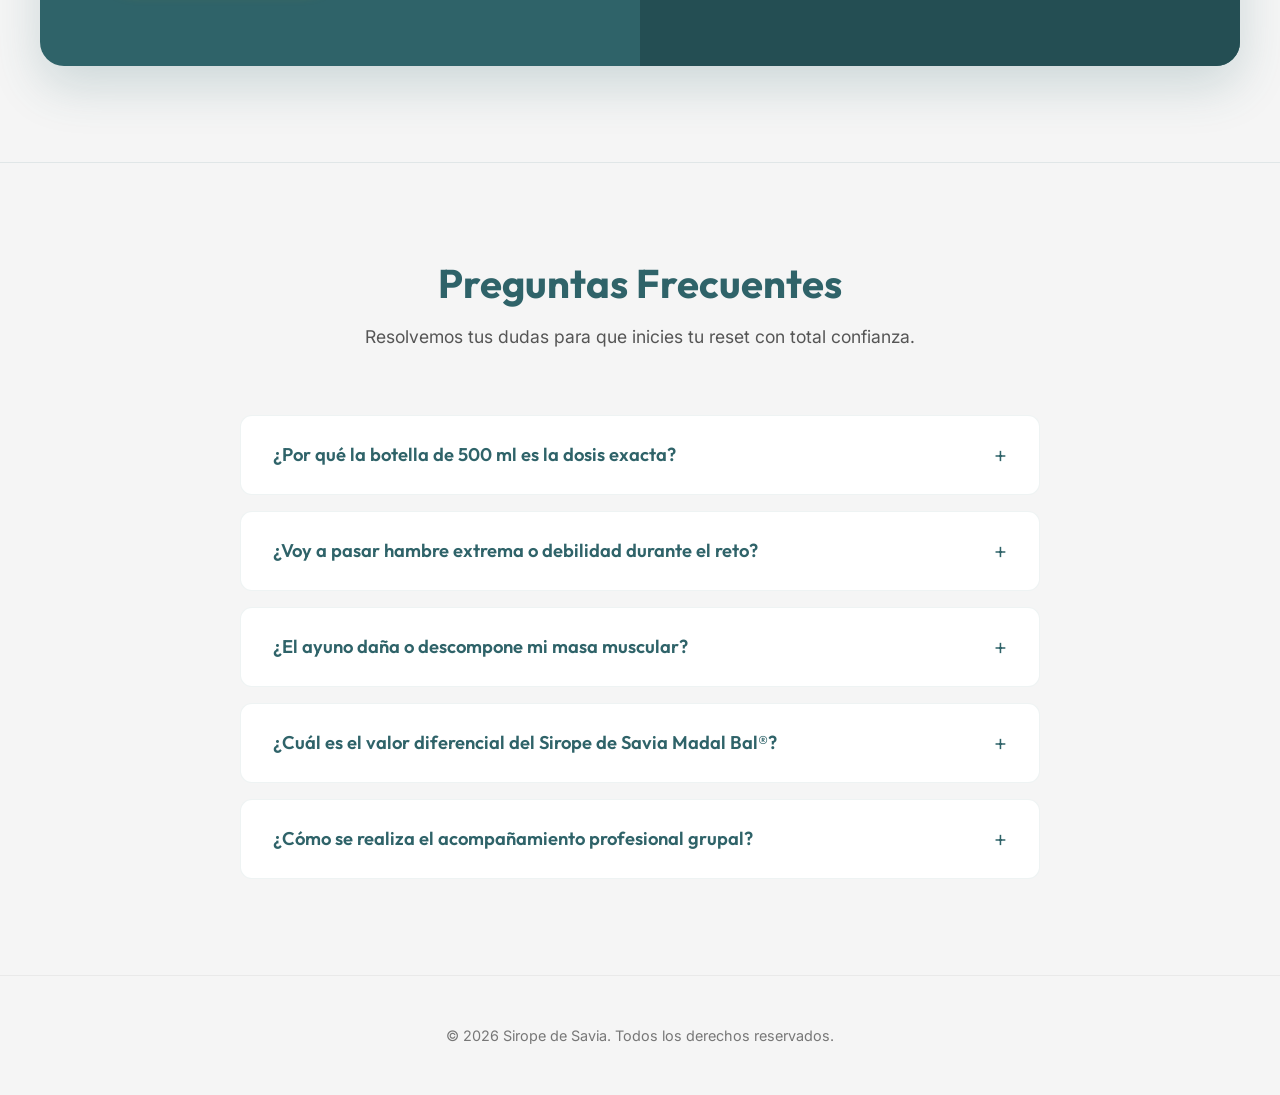
==== commit cb4b4330: "chore: integrate testimonials, FAQ section, and expanded medical quiz checks in 500ml templates" ====
--- a/index.html
+++ b/index.html
@@ -668,6 +668,293 @@
                 border-radius: 16px;
             }
         }
+
+        /* Estilos del Modal de Calificación (Filtro de Seguridad) */
+        .modal {
+            display: none;
+            position: fixed;
+            z-index: 1000;
+            left: 0;
+            top: 0;
+            width: 100%;
+            height: 100%;
+            overflow: auto;
+            background-color: rgba(0, 0, 0, 0.5);
+            backdrop-filter: blur(5px);
+            align-items: center;
+            justify-content: center;
+        }
+
+        .modal.active {
+            display: flex;
+        }
+
+        .modal-content {
+            background-color: var(--color-white);
+            margin: auto;
+            padding: 3rem;
+            border-radius: 24px;
+            width: 90%;
+            max-width: 550px;
+            box-shadow: 0 20px 50px rgba(0, 0, 0, 0.2);
+            position: relative;
+            animation: modalFadeIn 0.4s ease;
+        }
+
+        @keyframes modalFadeIn {
+            from { transform: translateY(20px); opacity: 0; }
+            to { transform: translateY(0); opacity: 1; }
+        }
+
+        .modal-close {
+            position: absolute;
+            top: 1.5rem;
+            right: 1.5rem;
+            font-size: 1.8rem;
+            cursor: pointer;
+            color: #777;
+            transition: var(--transition);
+            line-height: 1;
+        }
+
+        .modal-close:hover {
+            color: var(--color-text);
+        }
+
+        .modal-header h3 {
+            font-size: 1.8rem;
+            margin-bottom: 1rem;
+            font-weight: 600;
+            color: var(--color-primary);
+        }
+
+        .modal-header p {
+            font-size: 0.95rem;
+            color: #666;
+            margin-bottom: 1.5rem;
+        }
+
+        .quiz-option {
+            display: flex;
+            align-items: flex-start;
+            gap: 1rem;
+            margin-bottom: 1.2rem;
+            background: #fdfdfd;
+            border: 1px solid #eaeaea;
+            padding: 1rem;
+            border-radius: 12px;
+            cursor: pointer;
+            transition: var(--transition);
+        }
+
+        .quiz-option:hover {
+            border-color: var(--color-primary);
+            background: rgba(47, 99, 105, 0.02);
+        }
+
+        .quiz-option input {
+            margin-top: 0.25rem;
+            width: 18px;
+            height: 18px;
+            accent-color: var(--color-primary);
+            cursor: pointer;
+        }
+
+        .quiz-option label {
+            font-size: 0.95rem;
+            color: var(--color-text);
+            cursor: pointer;
+            user-select: none;
+            font-weight: 400;
+            line-height: 1.4;
+        }
+
+        .modal-footer {
+            margin-top: 1.5rem;
+            display: flex;
+            flex-direction: column;
+            gap: 1rem;
+        }
+
+        .result-box {
+            display: none;
+            padding: 1.5rem;
+            border-radius: 12px;
+            font-size: 0.95rem;
+            margin-top: 1.5rem;
+            animation: modalFadeIn 0.3s ease;
+        }
+
+        .result-box.danger {
+            background-color: #fff0f0;
+            border: 1px solid #ffa3a3;
+            color: #b32d2d;
+            display: block;
+        }
+
+        .result-box.success {
+            background-color: #effcf5;
+            border: 1px solid #a3e8c2;
+            color: #1b663e;
+            display: block;
+        }
+
+        .result-box h4 {
+            font-size: 1.1rem;
+            margin-bottom: 0.5rem;
+            color: inherit;
+        }
+
+        .result-box p {
+            color: inherit;
+            margin-bottom: 1rem;
+            line-height: 1.5;
+        }
+
+        /* Testimonios Premium */
+        .testimonials-section {
+            background-color: var(--color-white);
+            border-top: 1px solid rgba(47, 99, 105, 0.1);
+        }
+
+        .testimonials-grid {
+            display: grid;
+            grid-template-columns: repeat(3, 1fr);
+            gap: 2rem;
+            margin-top: 3rem;
+        }
+
+        .testimonial-card {
+            background: var(--color-bg);
+            border-radius: 20px;
+            padding: 2.5rem 2rem;
+            box-shadow: 0 10px 30px rgba(47, 99, 105, 0.03);
+            border: 1px solid rgba(47, 99, 105, 0.05);
+            display: flex;
+            flex-direction: column;
+            justify-content: space-between;
+            transition: var(--transition);
+        }
+
+        .testimonial-card:hover {
+            transform: translateY(-5px);
+            box-shadow: 0 15px 40px rgba(47, 99, 105, 0.08);
+            border-color: rgba(47, 99, 105, 0.15);
+        }
+
+        .testimonial-text {
+            font-size: 0.95rem;
+            font-weight: 300;
+            color: var(--color-text);
+            line-height: 1.6;
+            margin-bottom: 2rem;
+            font-style: italic;
+        }
+
+        .testimonial-author {
+            display: flex;
+            align-items: center;
+            gap: 1rem;
+        }
+
+        .testimonial-avatar {
+            width: 55px;
+            height: 55px;
+            border-radius: 50%;
+            object-fit: cover;
+            border: 2px solid var(--color-primary);
+        }
+
+        .testimonial-info h4 {
+            font-size: 1.05rem;
+            font-weight: 600;
+            color: var(--color-primary);
+            margin-bottom: 0.1rem;
+        }
+
+        .testimonial-info p {
+            font-size: 0.8rem;
+            color: #777;
+            margin: 0;
+            font-weight: 400;
+        }
+
+        /* FAQ Acordeón Minimalista */
+        .faq-section {
+            background-color: var(--color-bg);
+            border-top: 1px solid rgba(47, 99, 105, 0.1);
+        }
+
+        .faq-wrapper {
+            max-width: 800px;
+            margin: 3rem auto 0;
+            display: flex;
+            flex-direction: column;
+            gap: 1rem;
+        }
+
+        .faq-item {
+            background-color: var(--color-white);
+            border: 1px solid rgba(47, 99, 105, 0.08);
+            border-radius: 12px;
+            overflow: hidden;
+            transition: var(--transition);
+        }
+
+        .faq-question {
+            width: 100%;
+            padding: 1.5rem 2rem;
+            background: none;
+            border: none;
+            text-align: left;
+            font-family: var(--font-headings);
+            font-size: 1.15rem;
+            font-weight: 600;
+            color: var(--color-primary);
+            cursor: pointer;
+            display: flex;
+            justify-content: space-between;
+            align-items: center;
+            gap: 1rem;
+        }
+
+        .faq-question::after {
+            content: '+';
+            font-size: 1.5rem;
+            font-weight: 300;
+            color: var(--color-primary);
+            transition: transform 0.3s ease;
+        }
+
+        .faq-item.active .faq-question::after {
+            transform: rotate(45deg);
+        }
+
+        .faq-answer {
+            max-height: 0;
+            overflow: hidden;
+            transition: max-height 0.4s cubic-bezier(0.4, 0, 0.2, 1);
+            padding: 0 2rem;
+        }
+
+        .faq-answer p {
+            font-size: 0.95rem;
+            color: #555;
+            padding-bottom: 1.5rem;
+            font-weight: 300;
+            line-height: 1.6;
+        }
+
+        .faq-item.active .faq-answer {
+            max-height: 350px;
+        }
+
+        @media (max-width: 991px) {
+            .testimonials-grid {
+                grid-template-columns: 1fr;
+                gap: 1.5rem;
+            }
+        }
     </style>
 </head>
 
@@ -675,7 +962,7 @@
 
     <!-- Cintillo sutil superior -->
     <div class="top-banner">
-        Una invitación consciente para Junio 2026. Cupos limitados para el acompañamiento en vivo.
+        Una invitación consciente para Julio 2026. Cupos limitados para el acompañamiento en vivo.
     </div>
 
     <!-- Header Limpio -->
@@ -683,7 +970,7 @@
         <div class="container">
             <!-- Marcador Logo -->
             <div class="logo-placeholder">
-                <img src="assets/Logo-Simaios.png" alt="Logo Simaios"
+                <img src="https://cdn.jsdelivr.net/gh/victoryanac/landingpage-sirope-500@main/assets/Logo-Simaios.png" alt="Logo Simaios"
                     style="height: 45px; width: auto; display: block;">
             </div>
         </div>
@@ -698,10 +985,10 @@
                     <p>El nuevo formato de 500 ml nace como una invitación simplificada: un protocolo de 5 días de ayuno
                         protegido, diseñado para liberar la carga metabólica y recuperar tu claridad mental, sintiéndote
                         sostenido y seguro en cada paso.</p>
-                    <a href="https://tienda.siropedesavia.cl" class="btn-primary">Iniciar mi proceso de 5 días</a>
+                    <a href="#" class="btn-primary btn-buy">Iniciar mi proceso de 5 días</a>
                 </div>
                 <div class="hero-image" style="display: flex; align-items: center; justify-content: center;">
-                    <img src="assets/hero_natural.png" alt="Sirope de Savia Entorno Natural"
+                    <img src="https://cdn.jsdelivr.net/gh/victoryanac/landingpage-sirope-500@main/assets/hero_natural.png" alt="Sirope de Savia Entorno Natural"
                         style="max-width: 100%; max-height: 100%; object-fit: cover; border-radius: 16px; box-shadow: 0 20px 40px rgba(0,0,0,0.15);">
                 </div>
             </div>
@@ -755,7 +1042,7 @@
                         <p style="font-size: 0.8rem; opacity: 0.8; margin-top: 0.3rem;">▾ Toca para ver detalle</p>
                     </div>
                     <div class="zen-card-image">
-                        <img src="assets/pre_ayuno.png" alt="Jugos Pre-Ayuno" class="icon-img-zen" loading="lazy">
+                        <img src="https://cdn.jsdelivr.net/gh/victoryanac/landingpage-sirope-500@main/assets/pre_ayuno.png" alt="Jugos Pre-Ayuno" class="icon-img-zen" loading="lazy">
                     </div>
                     <div class="zen-card-body">
                         <p>Se consumen frutas y verduras en jugos y sopas. Haciendo una transición de sólidos a líquidos
@@ -773,11 +1060,10 @@
                         <p style="font-size: 0.8rem; opacity: 0.8; margin-top: 0.3rem;">▾ Toca para ver detalle</p>
                     </div>
                     <div class="zen-card-image">
-
-                        <source srcset="assets/sirope1-500.webp" type="image/webp">
-                        <img src="/assets/sirope2-500-sf.png" alt="Sirope de Savia 500ml Premium" class="bottle-img-zen"
-                            loading="lazy">
-
+                        <picture>
+                            <source srcset="https://cdn.jsdelivr.net/gh/victoryanac/landingpage-sirope-500@main/assets/sirope2-500-sf.webp" type="image/webp">
+                            <img src="https://cdn.jsdelivr.net/gh/victoryanac/landingpage-sirope-500@main/assets/sirope2-500-sf.png" alt="Sirope de Savia 500ml Premium" class="bottle-img-zen" loading="lazy">
+                        </picture>
                     </div>
                     <div class="zen-card-body">
                         <p>Se consume la mezcla de Sirope de Savia, junto a las infusiones y homeopatía recomendada.</p>
@@ -792,7 +1078,7 @@
                         <p style="font-size: 0.8rem; opacity: 0.8; margin-top: 0.3rem;">▾ Toca para ver detalle</p>
                     </div>
                     <div class="zen-card-image">
-                        <img src="assets/post_ayuno.png" alt="Transición Post-Ayuno" class="icon-img-zen"
+                        <img src="https://cdn.jsdelivr.net/gh/victoryanac/landingpage-sirope-500@main/assets/post_ayuno.png" alt="Transición Post-Ayuno" class="icon-img-zen"
                             loading="lazy">
                     </div>
                     <div class="zen-card-body">
@@ -951,6 +1237,59 @@
         </div>
     </section>
 
+    <!-- Testimonios de Experiencias Reales -->
+    <section class="testimonials-section section-padding">
+        <div class="container">
+            <div class="section-header text-center">
+                <h2>Experiencias y Respaldo de Quienes ya Vivieron el Reset</h2>
+                <p style="font-size: 1.1rem; color: #555; margin-top: 0.5rem;">Médicos, figuras públicas y personas reales confirman la diferencia del Ayuno Protegido.</p>
+            </div>
+            <div class="testimonials-grid">
+                <!-- Testimonio 1: Dr. Rodolfo Neira -->
+                <div class="testimonial-card">
+                    <p class="testimonial-text">
+                        "La detoxificación con Sirope de Savia (Madal Bal) reduce la ingesta calórica y de macromoléculas, manteniendo bajos los niveles de insulina, lo que favorece la reparación corporal y la activación de sistemas detoxificadores. Proporciona nutrientes esenciales, asegurando un estado nutricional óptimo para el proceso detoxificante."
+                    </p>
+                    <div class="testimonial-author">
+                        <img src="https://cdn.jsdelivr.net/gh/victoryanac/landingpage-sirope-500@main/simaios-landing/assets/img/testimonial/Rodolfo Neira.png" alt="Dr. Rodolfo Neira" class="testimonial-avatar" loading="lazy">
+                        <div class="testimonial-info">
+                            <h4>Dr. Rodolfo Neira</h4>
+                            <p>Médico Clínico</p>
+                        </div>
+                    </div>
+                </div>
+                
+                <!-- Testimonio 2: Amaro Gómez-Pablos -->
+                <div class="testimonial-card">
+                    <p class="testimonial-text">
+                        "La sensación es extraordinaria, he podido conciliar la limpieza de todo mi cuerpo con la pérdida de unos 5 o más kilos, y estoy contento porque hice el ayuno de una manera protegida (con el sirope de savia), recibiendo todos los nutrientes que mi cuerpo necesita."
+                    </p>
+                    <div class="testimonial-author">
+                        <img src="https://cdn.jsdelivr.net/gh/victoryanac/landingpage-sirope-500@main/simaios-landing/assets/img/testimonial/Amaro Gómez-Pablos.png" alt="Amaro Gómez-Pablos" class="testimonial-avatar" loading="lazy">
+                        <div class="testimonial-info">
+                            <h4>Amaro Gómez-Pablos</h4>
+                            <p>Periodista y Presentador de TV</p>
+                        </div>
+                    </div>
+                </div>
+
+                <!-- Testimonio 3: Solange Lackington -->
+                <div class="testimonial-card">
+                    <p class="testimonial-text">
+                        "Sin duda, la sensación que más sorprende es cómo rápidamente el cuerpo afloja y se duerme tan bien que al día siguiente despiertas con mucha más energía y vitalidad."
+                    </p>
+                    <div class="testimonial-author">
+                        <img src="https://cdn.jsdelivr.net/gh/victoryanac/landingpage-sirope-500@main/simaios-landing/assets/img/testimonial/Solange Lackington 2.png" alt="Solange Lackington" class="testimonial-avatar" loading="lazy">
+                        <div class="testimonial-info">
+                            <h4>Solange Lackington</h4>
+                            <p>Actriz Chilena</p>
+                        </div>
+                    </div>
+                </div>
+            </div>
+        </div>
+    </section>
+
     <!-- Bloque 6: El Sostén Humano (La Oferta de $48.000) -->
     <section class="support-section">
         <div class="support-grid">
@@ -960,7 +1299,7 @@
 
                 <p class="support-text">
                     Tu decisión de regalarte este reset incluye un espacio de cuidado colectivo. No harás este camino a
-                    solas. Durante las fechas críticas de junio, caminarás de la mano de nuestra psicoterapeuta (para
+                    solas. Durante las fechas críticas de julio, caminarás de la mano de nuestro psicólogo (para
                     acunar la ansiedad) y nuestro nutricionista clínico (para guiar tu biología).
                 </p>
 
@@ -971,35 +1310,208 @@
 
                 <div class="timeline">
                     <div class="timeline-item">
-                        <div class="timeline-date">3 o 4 de Junio</div>
+                        <div class="timeline-date">9 o 10 de Julio</div>
                         <div class="timeline-desc">Cierre consciente de inscripciones. Garantizamos que la botánica
                             llegue a tu hogar en cualquier región de Chile a tiempo.</div>
                     </div>
                     <div class="timeline-item">
-                        <div class="timeline-date">8, 11 y 16 de Junio</div>
+                        <div class="timeline-date">14, 17 y 22 de Julio</div>
                         <div class="timeline-desc">Encuentros en vivo por Zoom: sesiones de preparación, guía y regreso
                             consciente a los alimentos sólidos.</div>
                     </div>
                 </div>
 
                 <div style="margin-top: 3rem;">
-                    <a href="https://tienda.siropedesavia.cl" class="btn-primary"
+                    <a href="#" class="btn-primary btn-buy"
                         style="background-color: var(--color-white); color: var(--color-primary);">Asegurar mi cupo</a>
                 </div>
             </div>
 
             <div class="support-image"
-                style="background-image: url('assets/soporte.png'); background-size: cover; background-position: center; border:none; border-radius:0; min-height: 400px;">
+                style="background-image: url('https://cdn.jsdelivr.net/gh/victoryanac/landingpage-sirope-500@main/assets/soporte.png'); background-size: cover; background-position: center; border:none; border-radius:0; min-height: 400px;">
             </div>
         </div>
     </section>
 
+    <!-- FAQ (Preguntas Frecuentes) -->
+    <section class="faq-section section-padding">
+        <div class="container">
+            <div class="section-header text-center">
+                <h2>Preguntas Frecuentes</h2>
+                <p style="font-size: 1.1rem; color: #555; margin-top: 0.5rem;">Resolvemos tus dudas para que inicies tu reset con total confianza.</p>
+            </div>
+            <div class="faq-wrapper">
+                <div class="faq-item">
+                    <button class="faq-question">¿Por qué la botella de 500 ml es la dosis exacta?</button>
+                    <div class="faq-answer">
+                        <p>La botella de 500 ml contiene la dosis perfecta para cubrir las tomas diarias del protocolo express de 5 días. Cada día utilizarás exactamente 100 ml de Sirope de Savia diluidos en 1.8 litros de agua purificada, 100 ml de jugo de limón y una pizca de pimienta de cayena. De esta forma logras un reset metabólico completo sin desperdiciar ni una sola gota de producto.</p>
+                    </div>
+                </div>
+                <div class="faq-item">
+                    <button class="faq-question">¿Voy a pasar hambre extrema o debilidad durante el reto?</button>
+                    <div class="faq-answer">
+                        <p>No. A diferencia del ayuno de agua tradicional, el Sirope de Savia Madal Bal® aporta carbohidratos simples de rápida absorción (29 g por porción, equivalente a 116 kcal). Esto suministra glucosa de forma constante a tu cerebro, manteniendo la energía y la claridad mental, y previniendo caídas bruscas de azúcar en la sangre (mareos o debilidad).</p>
+                    </div>
+                </div>
+                <div class="faq-item">
+                    <button class="faq-question">¿El ayuno daña o descompone mi masa muscular?</button>
+                    <div class="faq-answer">
+                        <p>No, porque el Sirope de Savia proporciona nutrientes y calorías mínimas que protegen las fibras musculares. Al aportar energía celular y electrolitos esenciales (calcio, sodio, potasio), tu cuerpo puede concentrarse en la autofagia (reciclaje celular de toxinas) y en quemar grasa acumulada como combustible sin necesidad de degradar tejido muscular.</p>
+                    </div>
+                </div>
+                <div class="faq-item">
+                    <button class="faq-question">¿Cuál es el valor diferencial del Sirope de Savia Madal Bal®?</button>
+                    <div class="faq-answer">
+                        <p>Nuestro Sirope combina dos tipos de savia 100% puras: la savia de arce de Canadá Categoría C (la última en extraerse, que destaca por tener menos azúcares y concentrar una mayor cantidad de calcio, magnesio, hierro y manganeso) y la savia de palmera tropical de Indonesia (que aporta sodio y potasio). Juntas suministran los minerales esenciales para sostener el organismo durante el silencio digestivo, algo que no logran los jarabes comerciales comunes.</p>
+                    </div>
+                </div>
+                <div class="faq-item">
+                    <button class="faq-question">¿Cómo se realiza el acompañamiento profesional grupal?</button>
+                    <div class="faq-answer">
+                        <p>No harás este camino a solas. Al comprar tu kit, ingresas a un grupo privado de WhatsApp donde recibirás asistencia diaria. Además, tendremos 3 encuentros estratégicos en vivo por Zoom (14, 17 y 22 de Julio) dirigidos por nuestro psicólogo (para ayudarte a gestionar la ansiedad mental del hambre) y nuestro nutricionista clínico (para guiar el pre-ayuno y el regreso seguro a los alimentos sólidos).</p>
+                    </div>
+                </div>
+            </div>
+        </div>
+    </section>
+
+    <!-- Footer Simple -->
     <footer>
-        <div class="container">
+        <div class="container text-center">
             <p>&copy; 2026 Sirope de Savia. Todos los derechos reservados.</p>
         </div>
     </footer>
 
-</body>
-
-</html>+            <!-- Modal de Calificación (Quiz de Seguridad) -->
+            <div id="security-quiz-modal" class="modal">
+                <div class="modal-content">
+                    <span class="modal-close" id="close-modal-btn">&times;</span>
+                    <div class="modal-header">
+                        <h3>Evaluación de Seguridad</h3>
+                        <p>Para nosotros tu salud es lo primero. Responde estas preguntas para verificar si este protocolo de ayuno protegido es seguro para ti:</p>
+                    </div>
+                    <div class="quiz-body">
+                        <div class="quiz-option">
+                            <input type="checkbox" id="opt-pregnancy" class="quiz-check">
+                            <label for="opt-pregnancy">¿Estás embarazada, en período de lactancia o buscando quedar embarazada?</label>
+                        </div>
+                        <div class="quiz-option">
+                            <input type="checkbox" id="opt-diabetes" class="quiz-check">
+                            <label for="opt-diabetes">¿Tienes diagnóstico de Diabetes Tipo 1, insuficiencia renal, hepática o cardíaca?</label>
+                        </div>
+                        <div class="quiz-option">
+                            <input type="checkbox" id="opt-tca" class="quiz-check">
+                            <label for="opt-tca">¿Tienes historial o diagnóstico de trastornos de la conducta alimentaria (TCA)?</label>
+                        </div>
+                        <div class="quiz-option">
+                            <input type="checkbox" id="opt-meds" class="quiz-check">
+                            <label for="opt-meds">¿Tomas medicamentos de forma regular o estás bajo tratamiento médico crónico (depresión, tiroides, etc.)?</label>
+                        </div>
+                        <div class="quiz-option">
+                            <input type="checkbox" id="opt-weight" class="quiz-check">
+                            <label for="opt-weight">¿Tienes bajo peso (IMC < 18.5) o padeces condiciones como Hipertiroidismo, SIBO o Candidiasis?</label>
+                        </div>
+                        <div class="quiz-option">
+                            <input type="checkbox" id="opt-age" class="quiz-check">
+                            <label for="opt-age">¿Eres menor de 18 años?</label>
+                        </div>
+
+                        <div id="quiz-result-danger" class="result-box">
+                            <h4>⚠️ Requiere Plan Adaptado de Asesoría Médica</h4>
+                            <p>Dado que presentas una o más de las condiciones marcadas, realizar el ayuno prolongado general no es recomendable sin supervisión. ¡Pero no te preocupes! Puedes optar a una alternativa segura como el <strong>Medio Ayuno Protegido</strong> o el <strong>Ayuno Intermitente Protegido</strong>. Esto debe ser evaluado y estructurado a tu medida por nuestro nutricionista clínico.</p>
+                            <a href="https://wa.me/56964260153?text=Hola!%20Realicé%20el%20quiz%20de%20aptitud%20y%20tengo%20condiciones%20especiales.%20Quiero%20evaluar%20un%20Medio%20Ayuno%20Protegido%20con%20el%20nutricionista." class="btn-primary" style="text-align: center; width: 100%; margin-bottom: 1rem; display: block; background-color: var(--color-primary); color: var(--color-white);">Contactar al Nutricionista por WhatsApp</a>
+                            <a href="https://tienda.siropedesavia.cl/cart/add/35345313" style="display: block; text-align: center; color: #777; font-size: 0.85rem; text-decoration: underline;">Prefiero adquirir el pack de 500 ml y asesorarme dentro del grupo</a>
+                        </div>
+
+                        <div id="quiz-result-success" class="result-box">
+                            <h4>✅ ¡Filtro superado con éxito!</h4>
+                            <p>No presentas contraindicaciones. Puedes proceder a asegurar tu cupo para el Reto de Julio.</p>
+                            <a href="https://tienda.siropedesavia.cl/cart/add/35345313" class="btn-primary" style="text-align: center; width: 100%;">Proceder al Pago ($48.000)</a>
+                        </div>
+                    </div>
+                    <div class="modal-footer">
+                        <button id="verify-quiz-btn" class="btn-primary" style="width: 100%;">Verificar Aptitud</button>
+                    </div>
+                </div>
+            </div>
+
+            <script>
+                document.addEventListener('DOMContentLoaded', function() {
+                    const modal = document.getElementById('security-quiz-modal');
+                    const closeBtn = document.getElementById('close-modal-btn');
+                    const verifyBtn = document.getElementById('verify-quiz-btn');
+                    const dangerResult = document.getElementById('quiz-result-danger');
+                    const successResult = document.getElementById('quiz-result-success');
+                    const buyButtons = document.querySelectorAll('.btn-buy');
+
+                    // Abrir modal al hacer clic en los botones de compra
+                    buyButtons.forEach(button => {
+                        button.addEventListener('click', function(e) {
+                            e.preventDefault();
+                            // Resetear el estado del modal
+                            dangerResult.classList.remove('danger');
+                            successResult.classList.remove('success');
+                            document.querySelectorAll('.quiz-check').forEach(chk => chk.checked = false);
+                            verifyBtn.style.display = 'block';
+                            modal.classList.add('active');
+                        });
+                    });
+
+                    // Resetear resultados al cambiar selecciones en los checkboxes (usabilidad)
+                    document.querySelectorAll('.quiz-check').forEach(chk => {
+                        chk.addEventListener('change', function() {
+                            dangerResult.classList.remove('danger');
+                            successResult.classList.remove('success');
+                            verifyBtn.style.display = 'block';
+                        });
+                    });
+
+                    // Cerrar modal
+                    closeBtn.addEventListener('click', function() {
+                        modal.classList.remove('active');
+                    });
+
+                    // Cerrar modal al hacer clic fuera del contenido
+                    window.addEventListener('click', function(e) {
+                        if (e.target === modal) {
+                            modal.classList.remove('active');
+                        }
+                    });
+
+                    // Verificar respuestas
+                    verifyBtn.addEventListener('click', function() {
+                        const checks = document.querySelectorAll('.quiz-check');
+                        let hasContraindication = false;
+
+                        checks.forEach(chk => {
+                            if (chk.checked) {
+                                hasContraindication = true;
+                            }
+                        });
+
+                        verifyBtn.style.display = 'none';
+
+                        if (hasContraindication) {
+                            dangerResult.classList.add('danger');
+                        } else {
+                            successResult.classList.add('success');
+                        }
+                    });
+
+                    // FAQ Accordion
+                    const faqItems = document.querySelectorAll('.faq-item');
+                    faqItems.forEach(item => {
+                        const question = item.querySelector('.faq-question');
+                        question.addEventListener('click', function() {
+                            const isActive = item.classList.contains('active');
+                            faqItems.forEach(i => i.classList.remove('active'));
+                            if (!isActive) {
+                                item.classList.add('active');
+                            }
+                        });
+                    });
+                });
+            </script>
+        </body>
+
+        </html>
